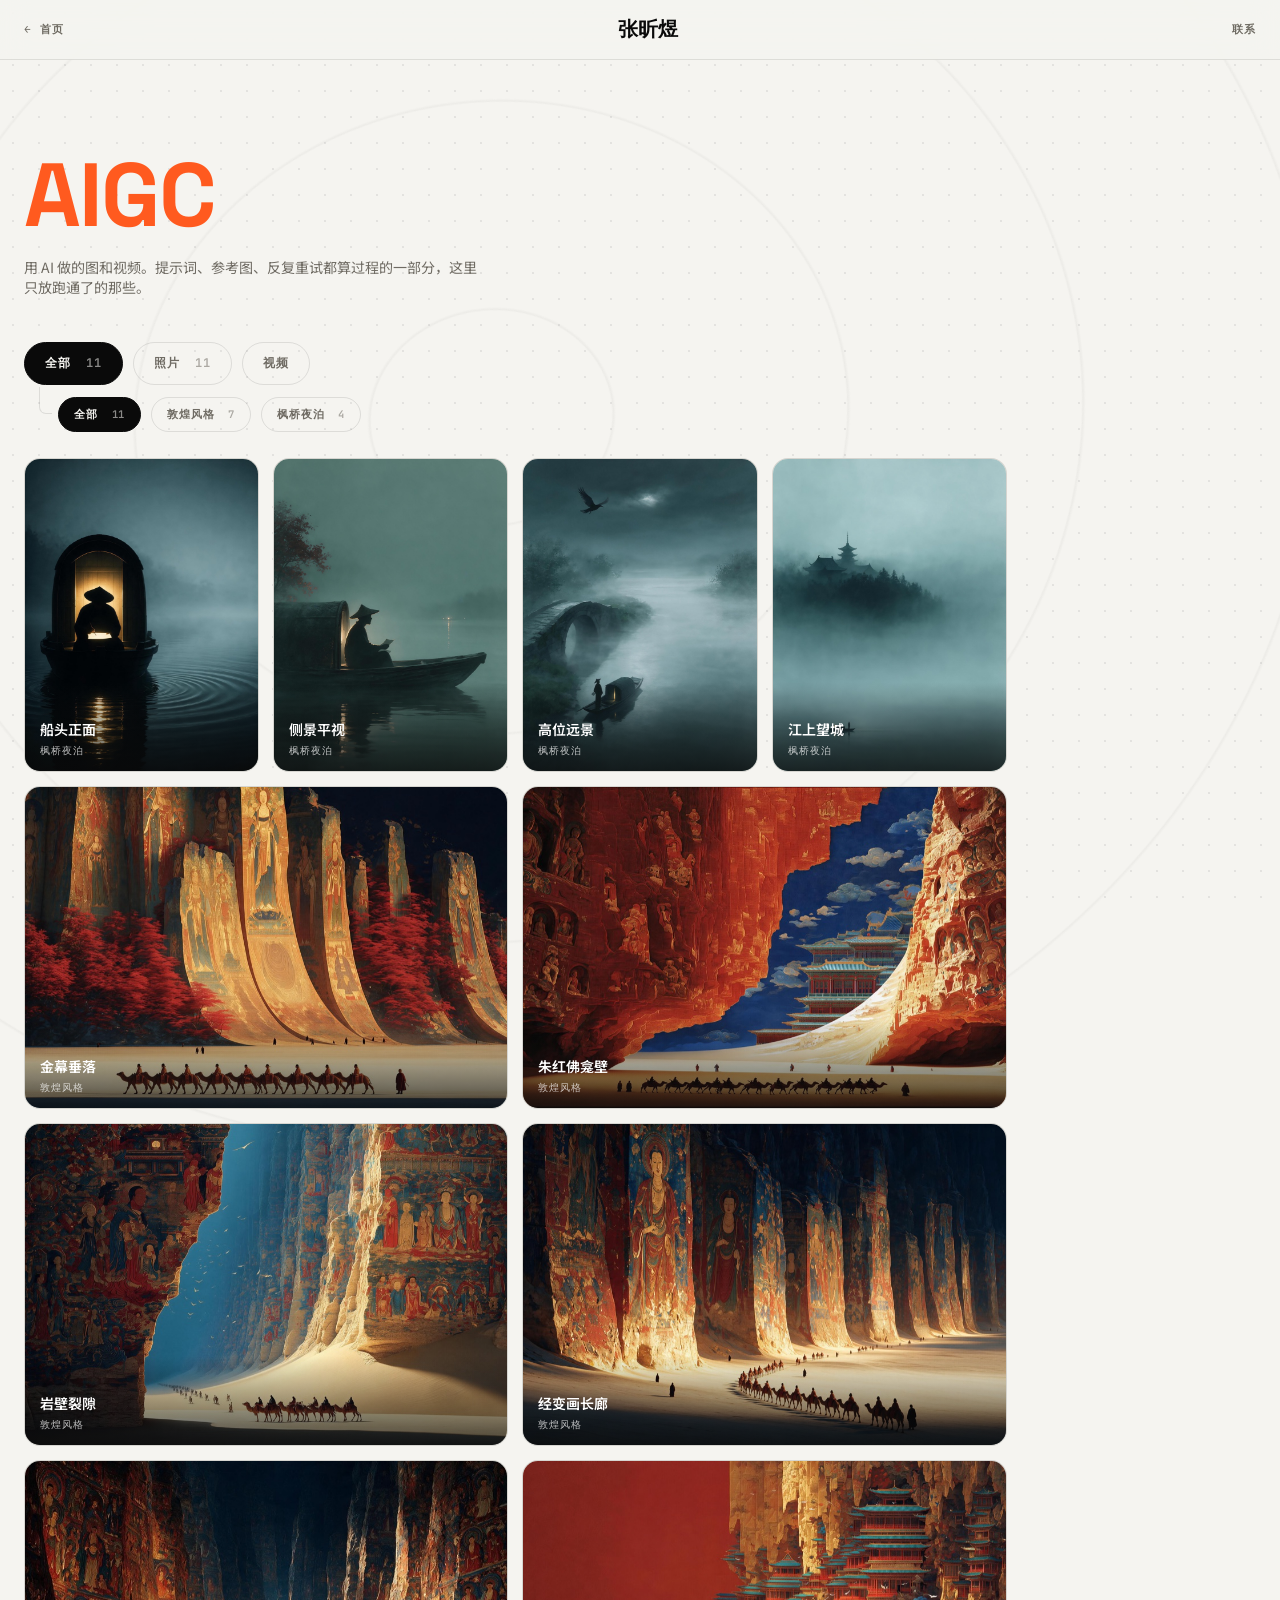
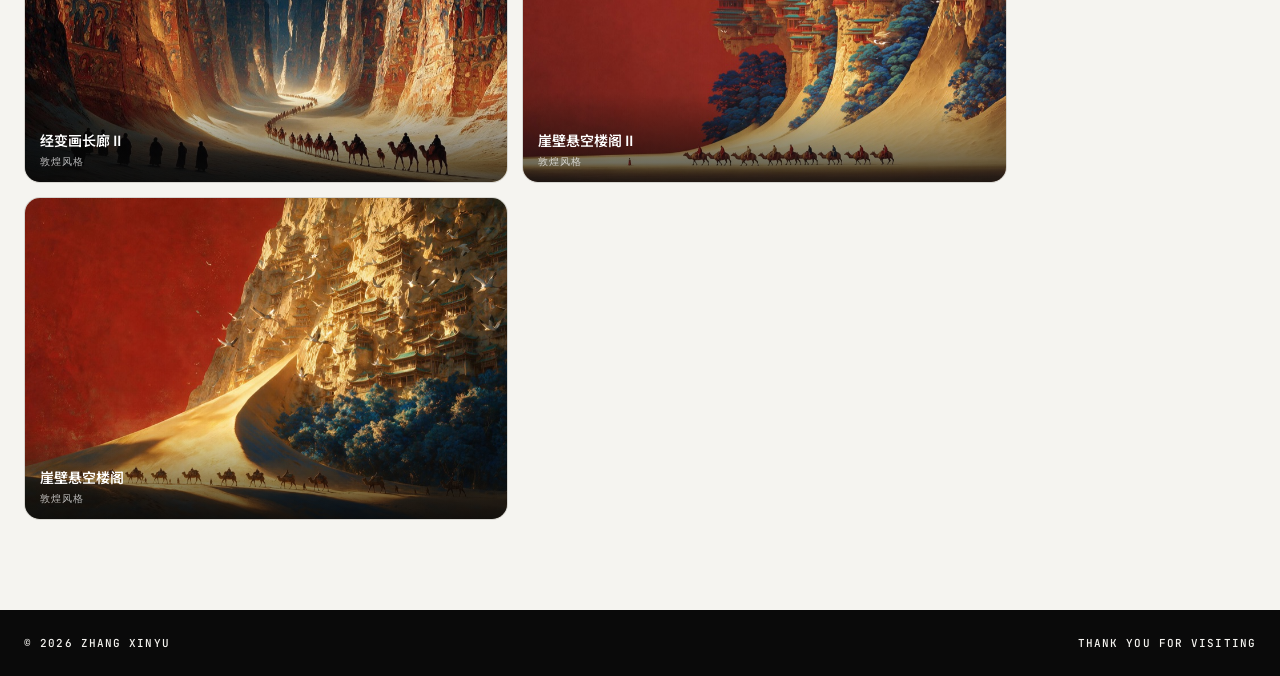
==== aigc.html @ 0b4831b1 "上传 11 件 AIGC 作品：敦煌风格 7、枫桥夜泊 4 源图 150MB 的 PNG 压到 14MB 的 JPEG。每件出两份： 原图 2560px / q92 供灯箱，缩略图 1000px / " ====
<!doctype html><html lang="zh-CN"><head><meta charset="UTF-8"><meta name="viewport" content="width=device-width,initial-scale=1"><meta name="description" content="张昕煜的 AIGC 作品：东方美学、敦煌壁画、诗词场景的图像与视频实验"><title>AIGC 作品集 · 张昕煜</title><link rel="canonical" href="https://zhangxinyuzxy.com/aigc.html"><meta property="og:type" content="website"><meta property="og:title" content="AIGC 作品集 · 张昕煜"><meta property="og:description" content="用 AI 做的图与视频，从提示词到成片自己走通一遍。"><meta property="og:url" content="https://zhangxinyuzxy.com/aigc.html"><link rel="preconnect" href="https://fonts.googleapis.com"><link rel="preconnect" href="https://fonts.gstatic.com" crossorigin><link href="https://fonts.googleapis.com/css2?family=Space+Grotesk:wght@400;500;600;700&family=Inter:wght@300;400;500;600;700&family=JetBrains+Mono:wght@400;500;600;700&family=Noto+Sans+SC:wght@300;400;500;700&display=swap" rel="stylesheet"><link rel="stylesheet" href="style.css"></head><body>

<div class="dots" aria-hidden="true"></div>
<div class="contours" aria-hidden="true"></div>

<div class="artbar">
  <a href="index.html">← 首页</a>
  <a class="wordmark" href="index.html">张昕煜</a>
  <a href="index.html#about">联系</a>
</div>

<main class="notes-page aigc-page">
  <header class="head">
    <h2>AIGC</h2>
    <p>用 AI 做的图和视频。提示词、参考图、反复重试都算过程的一部分，这里只放跑通了的那些。</p>
  </header>
  <!-- 两级筛选：一级选格式，二级在该格式内选系列 -->
  <div class="cats cats-l1" id="aigcFormats"></div>
  <div class="cats cats-l2" id="aigcCats"></div>
  <div class="gallery" id="aigcGrid"></div>
  <div class="notes-empty" id="aigcEmpty" hidden><p></p><span>COMING SOON</span></div>
</main>

<!-- 灯箱：原件点开才加载，列表里始终只有缩略图 -->
<div class="lb" id="lightbox" hidden>
  <div class="lb-stage" id="lbMedia"></div>
  <div class="lb-cap" id="lbCap"></div>
  <button class="lb-btn lb-close" type="button" aria-label="关闭">✕</button>
  <button class="lb-btn lb-prev" type="button" aria-label="上一件">‹</button>
  <button class="lb-btn lb-next" type="button" aria-label="下一件">›</button>
</div>

<footer><span>© 2026 ZHANG XINYU</span><span>THANK YOU FOR VISITING</span></footer>
<script src="aigc.js?v=20260818-3"></script><script src="script.js?v=20260818-3"></script></body></html>
---- style.css ----
/* ============================================================
   设计令牌 — 对齐 alaric.it.com 的取值
   --muted 是原站的浅灰，只用于发丝级标签；正文次要文字用
   --muted-ink，否则在 #f5f4f0 上对比度不足 2:1。
   ============================================================ */
:root{
  --bg:#f5f4f0;--ink:#0a0a0a;--accent:#ff5a1f;--muted:#b4b2a9;--surface:#edece6;
  --muted-ink:#6f6b63;--card:#fff;--line:rgba(10,10,10,.1);
  --font-display:"Space Grotesk",system-ui,sans-serif;
  --font-body:Inter,"Noto Sans SC",system-ui,sans-serif;
  --font-mono:"JetBrains Mono",ui-monospace,monospace;
  --font-cn:"PingFang SC","Noto Sans SC",sans-serif;
  --max-w:1440px;--section-py:clamp(6rem,12vh,10rem);
  --gut:max(24px,calc((100% - var(--max-w))/2));
}
*{box-sizing:border-box}
html{background:var(--bg);scroll-behavior:smooth}
body{margin:0;color:var(--ink);background:var(--bg);font-family:var(--font-body);overflow-x:hidden}
a{color:inherit;text-decoration:none}
h1,h2,h3{margin:0;font-family:var(--font-display);font-weight:700;letter-spacing:-.02em}
:focus-visible{outline:2px solid var(--accent);outline-offset:3px;border-radius:4px}
/* 类选择器的 display 会盖过 [hidden] 的默认样式，这里补回来 */
[hidden]{display:none!important}

/* 背景层：点阵 + 等高线 */
.dots,.contours{position:fixed;inset:0;z-index:0;pointer-events:none}
.dots{background-image:radial-gradient(rgba(10,10,10,.14) 1px,transparent 1px);background-size:26px 26px;opacity:.5}
.contours{background:repeating-radial-gradient(ellipse 62% 78% at 42% 46%,transparent 0 86px,rgba(10,10,10,.045) 87px,transparent 89px 168px);transform:rotate(-7deg) scale(1.4);opacity:.85}

/* ============ 开场遮罩 ============
   橙色面用 mask 挖洞：mask 里白色区域保留橙色、黑色 X 是洞。
   退场时把这个 X 放大到盖满屏幕，橙色就被“撑没”了，露出首屏。 */
.intro{position:fixed;z-index:9999;inset:0;overflow:hidden}
.intro.gone{display:none}
.intro-svg{position:absolute;inset:0;width:100%;height:100%}
.intro-surface{fill:var(--accent)}
.intro-letters text{font:700 168px var(--font-display);letter-spacing:-.03em;fill:var(--bg)}
.intro-letters{animation:introBreathe 2.4s cubic-bezier(.4,0,.2,1) infinite}
.l{transform-box:fill-box;transform-origin:center;transform:translateX(var(--dx))}
.intro-flash{fill:#fff;opacity:0}
#cutX{font:700 168px var(--font-display);transform-box:fill-box;transform-origin:center;transform:scale(0)}
.intro-dots{position:absolute;left:0;right:0;bottom:9%;margin:0;text-align:center;font:600 11px var(--font-mono);letter-spacing:.22em;color:var(--bg);opacity:.8;transition:opacity .3s}
.intro-dots span{display:inline-block;animation:introDot 1.1s ease-in-out infinite}
.intro-dots span:nth-child(2){animation-delay:.14s}
.intro-dots span:nth-child(3){animation-delay:.28s}

.intro.exit .intro-letters{animation:none}
.intro.exit .l{animation:introMerge 1.05s cubic-bezier(.7,0,.2,1) forwards}
.intro.exit .intro-flash{animation:introFlash .42s ease-out .84s forwards}
.intro.exit #cutX{animation:introCut .95s cubic-bezier(.18,1,.3,1) 1.02s forwards}
/* X 的四个夹角撑不满矩形，最后让底面一起淡出收尾 */
.intro.exit .intro-surface{animation:introHandoff .48s ease-out 1.5s forwards}
.intro.exit .intro-dots{opacity:0}

@keyframes introBreathe{50%{transform:scale(1.03)}}
@keyframes introDot{45%{transform:translateY(-5px)}}
/* 五个字母收拢到中心，靠 goo 滤镜黏成一团，再交给镂空的 X */
@keyframes introMerge{
  0%{transform:translateX(var(--dx)) scale(1)}
  46%{transform:translateX(0) scale(1.08)}
  64%{transform:translateX(0) scale(.86);opacity:1}
  76%,100%{transform:translateX(0) scale(.86);opacity:0}
}
@keyframes introFlash{0%{r:1;opacity:.85}100%{r:820;opacity:0}}
@keyframes introCut{0%{transform:scale(0)}100%{transform:scale(52)}}
@keyframes introHandoff{to{opacity:0}}

/* 顶栏 */
.topbar{position:fixed;z-index:100;left:0;right:0;top:0;padding:20px var(--gut);display:flex;justify-content:space-between;align-items:center;transition:padding .3s}
.topbar::before{content:"";position:absolute;inset:0;background:rgba(245,244,240,.72);-webkit-backdrop-filter:blur(14px);backdrop-filter:blur(14px);border-bottom:1px solid var(--line);opacity:0;transition:opacity .3s;pointer-events:none}
.topbar.scrolled::before{opacity:1}
.topbar.scrolled{padding-top:13px;padding-bottom:13px}
.topbar>*{position:relative;z-index:1}
.wordmark{font:700 clamp(18px,1.7vw,24px)/1 var(--font-cn);letter-spacing:.02em}
.topbar-right{display:flex;align-items:center;gap:22px}
.topbar-link{position:relative;padding:6px 0;font:600 12px var(--font-mono);letter-spacing:.1em;color:var(--muted-ink);transition:color .2s}
.topbar-link::after{content:"";position:absolute;left:0;right:0;bottom:0;height:2px;background:var(--accent);transform:scaleX(0);transform-origin:left;transition:transform .25s}
.topbar-link:hover{color:var(--ink)}
.topbar-link:hover::after{transform:scaleX(1)}
.lang{display:inline-flex;align-items:center;gap:12px;border:1px solid var(--line);border-radius:99px;padding:11px 20px;background:rgba(255,255,255,.55);font:600 12px var(--font-mono);letter-spacing:.14em;color:var(--ink);cursor:pointer;transition:.25s}
.lang i{font-style:normal;color:var(--accent)}
.lang:hover{border-color:var(--accent)}

/* 右侧滚动进度刻度尺 */
.rail{position:fixed;z-index:90;right:12px;top:50%;transform:translateY(-50%);display:flex;flex-direction:column;gap:6px;pointer-events:none}
.rail i{display:block;width:12px;height:1px;background:rgba(10,10,10,.2);transition:background .25s,width .25s}
.rail i.on{background:var(--accent);width:22px}

/* ============ 首屏：3 屏滚动 ============ */
.hero{position:relative;z-index:1}
.hero-track{height:300vh}
.hero-stage{position:sticky;top:0;height:100vh;overflow:hidden;display:grid;place-items:center}
/* 巨大字母压在影像上，用 multiply 让人物的暗部透出来，
   模拟原站「字母穿过人物背后」的层次 */
.hero-word{position:absolute;z-index:5;top:50%;left:50%;transform:translate(-50%,-50%);font:900 26vw/.82 var(--font-cn);letter-spacing:.02em;color:var(--accent);white-space:nowrap;mix-blend-mode:multiply;will-change:opacity,transform}
.mq{position:absolute;left:0;right:0;overflow:hidden;opacity:0;will-change:opacity,transform}
.mq-a{top:34%}
.mq-b{top:48%}
.mq-inner{display:flex;width:max-content;font:700 clamp(48px,9vw,132px)/1 var(--font-display);letter-spacing:-.03em;white-space:nowrap}
.mq-a .mq-inner{color:var(--ink);animation:slide 26s linear infinite}
.mq-b .mq-inner{color:var(--accent);animation:slide 34s linear infinite reverse}
.hero-media{position:absolute;z-index:4;overflow:hidden;background:var(--surface);will-change:width,height,border-radius}
.hero-media video{position:absolute;inset:0;width:100%;height:100%;object-fit:cover;object-position:center 22%}
.hero-media video+video{opacity:0}
.sign{position:absolute;z-index:7;width:min(88vw,1020px);height:auto;pointer-events:none;overflow:visible}
.sign path{stroke-dasharray:var(--len,2000);stroke-dashoffset:var(--len,2000)}
.hero-corner{position:absolute;z-index:6;will-change:opacity}
/* 名字 + slogan 主文案块：slogan 是首屏最大的可读文字 */
.hero-lead{left:var(--gut);bottom:20%;max-width:min(46ch,46vw);text-shadow:0 1px 26px rgba(245,244,240,.95),0 1px 6px rgba(245,244,240,.9)}
.hero-name{display:flex;align-items:baseline;gap:14px;margin:0 0 16px}
.hero-name b{font-family:var(--font-cn);font-weight:700;font-size:clamp(20px,2vw,30px);letter-spacing:.04em}
.hero-name i{font-style:normal;font:600 11px var(--font-mono);letter-spacing:.18em;color:var(--accent)}
.slogan{margin:0;font-family:var(--font-cn);font-weight:700;font-size:clamp(26px,3.6vw,56px);line-height:1.2;letter-spacing:-.01em}
.hero-sub{margin:20px 0 0;font-family:var(--font-cn);font-size:clamp(14px,1.25vw,18px);line-height:1.8;color:#3a382f;max-width:34ch}
.hero-role{left:var(--gut);bottom:8%}
.hero-role span{display:block;font:500 11px var(--font-mono);letter-spacing:.16em;color:var(--muted-ink);margin-bottom:8px}
.hero-role strong{font:600 clamp(16px,1.5vw,22px) var(--font-body)}

/* ============ 通用板块外壳：一屏一事 ============ */
.panel{position:relative;z-index:1;min-height:100vh;display:grid;place-items:center;padding:var(--section-py) 0;border-top:1px solid var(--line);background:var(--bg)}
.panel-in{width:100%;max-width:var(--max-w);padding:0 var(--gut);margin:0 auto}
.head{text-align:center;margin-bottom:clamp(34px,5vh,64px)}
.head h2{font-size:clamp(38px,7vw,96px);line-height:1.02;color:var(--accent)}
.head p{margin:16px auto 0;max-width:58ch;font-family:var(--font-cn);font-size:clamp(13px,1.1vw,15px);color:var(--muted-ink)}

/* ============ START HERE：三个固定角色槽位 ============ */
.picks{display:grid;grid-template-columns:repeat(auto-fit,minmax(280px,1fr));gap:16px}
.pick{position:relative;display:flex;flex-direction:column;min-height:240px;padding:28px;background:var(--card);border:1px solid var(--line);border-radius:18px;transition:transform .25s,border-color .25s,box-shadow .25s}
.pick::before{content:"";position:absolute;left:28px;right:28px;top:0;height:3px;background:var(--accent);border-radius:0 0 3px 3px}
a.pick:hover{transform:translateY(-4px);border-color:var(--accent);box-shadow:0 18px 44px rgba(10,10,10,.07)}
.pick small{font:600 11px var(--font-mono);letter-spacing:.1em;color:var(--accent)}
.pick h3{margin:auto 0 10px;font-size:21px;font-family:var(--font-cn);font-weight:600;line-height:1.45}
.pick p{margin:0;font-family:var(--font-cn);font-size:13.5px;line-height:1.75;color:var(--muted-ink)}
.pick em{margin-top:18px;font:500 11px var(--font-mono);font-style:normal;letter-spacing:.06em;color:var(--muted-ink)}
/* 空槽位：虚线，保留角色标签，写好后直接换成 a.pick */
.pick.empty{background:transparent;border-style:dashed;border-color:rgba(10,10,10,.18)}
.pick.empty::before{display:none}
.pick.empty small{color:var(--muted-ink)}
.pick.empty .slot{margin:auto 0 0;font-family:var(--font-cn);font-size:15px;color:var(--muted-ink)}
.pick.empty .slot b{display:block;margin-bottom:8px;font-weight:600;color:#3a382f}

/* ============ NOTES 分类筛选 ============ */
.cats{display:flex;flex-wrap:wrap;gap:10px;margin:0 0 8px}
.cats button{padding:11px 18px;border:1px solid var(--line);border-radius:99px;background:transparent;font:600 11px var(--font-mono);letter-spacing:.08em;color:var(--muted-ink);cursor:pointer;transition:.2s}
.cats button:hover{border-color:var(--accent);color:var(--accent)}
.cats button.on{background:var(--ink);border-color:var(--ink);color:var(--bg)}
.cats button i{font-style:normal;opacity:.55;margin-left:7px}
/* 两级筛选：一级是格式，二级是该格式下的系列。
   二级缩进 + 一个折角，让人一眼看出它挂在上面那一行底下，
   不是并排的第四第五个选项。 */
.cats-l1{margin-bottom:0}
.cats-l1 button{font-size:12px;padding:12px 20px}
.cats-l2{position:relative;margin:12px 0 0;padding-left:34px}
.cats-l2::before{content:"";position:absolute;left:15px;top:-10px;width:12px;height:26px;border-left:1px solid var(--line);border-bottom:1px solid var(--line);border-bottom-left-radius:7px}
.cats-l2 button{padding:9px 15px;font-size:10.5px}

/* ============ AI 工作流：流程带 ============ */
.flowline{list-style:none;display:grid;grid-template-columns:repeat(auto-fit,minmax(150px,1fr));gap:12px;margin:0 0 30px;padding:0}
.flowline li{position:relative;padding:20px 18px;background:var(--card);border:1px solid var(--line);border-radius:14px}
.flowline li::after{content:"→";position:absolute;right:-11px;top:50%;transform:translateY(-50%);z-index:2;font:600 14px var(--font-mono);color:var(--accent)}
.flowline li:last-child::after{content:""}
.flowline b{font:600 10px var(--font-mono);letter-spacing:.1em;color:var(--accent)}
.flowline h4{margin:9px 0 6px;font-family:var(--font-cn);font-size:15px;font-weight:600}
.flowline span{font:500 10px var(--font-mono);letter-spacing:.04em;color:var(--muted-ink)}

/* ============ ABOUT & CONNECT：接口说明 ============ */
.about-split{display:grid;grid-template-columns:1fr 1fr;gap:clamp(36px,6vw,92px);align-items:start}
.iface{display:grid;gap:26px}
.iface section h4{margin:0 0 12px;font:600 11px var(--font-mono);letter-spacing:.12em;color:var(--accent)}
.iface ul{margin:0;padding-left:18px;font-family:var(--font-cn);font-size:15px;line-height:1.85;color:#3a382f}
.iface li{margin:0 0 7px}
.iface .say{margin:0;font-family:var(--font-cn);font-size:clamp(18px,2.2vw,28px);line-height:1.45;font-weight:600}

/* ============ 项目：堆叠卡组 ============ */
.deck{position:relative;height:clamp(330px,46vh,430px);max-width:860px;margin:0 auto;cursor:pointer}
.deck article{position:absolute;inset:0;margin:0;padding:clamp(28px,3vw,44px);background:var(--card);border:1px solid var(--line);border-radius:24px;display:flex;flex-direction:column;box-shadow:0 26px 64px rgba(10,10,10,.07);transition:transform .5s cubic-bezier(.22,.61,.36,1),opacity .5s;will-change:transform,opacity}
.deck small{font:600 11px var(--font-mono);letter-spacing:.14em;color:var(--accent)}
.deck h3{margin:14px 0 18px;font-size:clamp(26px,3.4vw,44px);font-family:var(--font-cn)}
.deck p{margin:0;max-width:60ch;font-family:var(--font-cn);font-size:clamp(14px,1.1vw,16px);line-height:1.85;color:var(--muted-ink)}
.deck em{margin-top:auto;font:500 11px var(--font-mono);font-style:normal;letter-spacing:.08em;color:var(--muted-ink)}
.deck-tag,.deck-link{position:absolute;right:clamp(28px,3vw,44px);bottom:clamp(28px,3vw,44px);padding:9px 16px;border:1px solid var(--line);border-radius:99px;font:600 11px var(--font-mono);letter-spacing:.06em;color:var(--muted-ink)}
.deck-link{border-color:var(--accent);color:var(--accent);transition:.25s}
.deck-link:hover{background:var(--accent);color:#fff}
.deck-ctl{display:flex;align-items:center;justify-content:center;gap:22px;margin-top:34px}
.deck-nav{width:42px;height:42px;border:1px solid var(--line);border-radius:99px;background:transparent;font:400 20px/1 var(--font-display);color:var(--ink);cursor:pointer;transition:.25s}
.deck-nav:hover{border-color:var(--accent);color:var(--accent)}
.deck-idx{font:600 12px var(--font-mono);letter-spacing:.12em;color:var(--muted-ink)}

/* ============ NOTES：索引列表 ============
   刻意不做成卡片 —— 站内已有三处卡片，列表能形成对比，
   而且篇数变多也不用改结构。摘要和标签都允许缺省。 */
.notes{display:grid;border-top:1px solid var(--line)}
.note{display:grid;grid-template-columns:132px 1fr auto;gap:32px;align-items:baseline;padding:30px 0;border-bottom:1px solid var(--line);transition:padding .3s}
.note time{font:500 12px var(--font-mono);letter-spacing:.08em;color:var(--muted-ink);white-space:nowrap}
.note h3{font-size:clamp(20px,2.1vw,30px);font-family:var(--font-cn);font-weight:600;letter-spacing:0;transition:color .25s}
.note p{margin:10px 0 0;font-family:var(--font-cn);font-size:14px;line-height:1.75;color:var(--muted-ink);max-width:62ch}
.note .tail{display:flex;align-items:center;gap:18px;white-space:nowrap}
.note em{font:500 11px var(--font-mono);font-style:normal;letter-spacing:.08em;color:var(--muted-ink)}
.note i{font-style:normal;font-size:20px;color:var(--accent);opacity:0;transform:translateX(-6px);transition:.25s}
.note:hover{padding-left:16px}
.note:hover h3{color:var(--accent)}
.note:hover i{opacity:1;transform:none}
.notes-more{margin-top:34px;display:inline-flex;align-items:center;gap:10px;padding:13px 22px;border:1px solid var(--line);border-radius:99px;font:600 11px var(--font-mono);letter-spacing:.1em;transition:.25s}
.notes-more:hover{border-color:var(--accent);color:var(--accent)}
.notes-empty{padding:56px 0;text-align:center;border-top:1px solid var(--line);border-bottom:1px solid var(--line)}
.notes-empty p{margin:0;font-family:var(--font-cn);font-size:15px;color:var(--muted-ink)}
.notes-empty span{display:block;margin-top:10px;font:500 11px var(--font-mono);letter-spacing:.12em;color:var(--accent)}

/* ============ 文章页 ============ */
.artbar{position:sticky;top:0;z-index:100;display:flex;justify-content:space-between;align-items:center;padding:16px var(--gut);background:rgba(245,244,240,.82);-webkit-backdrop-filter:blur(14px);backdrop-filter:blur(14px);border-bottom:1px solid var(--line)}
.artbar a{font:600 11px var(--font-mono);letter-spacing:.1em;color:var(--muted-ink);transition:color .2s}
.artbar a:hover{color:var(--accent)}
.artbar .wordmark{font:700 20px var(--font-display);color:var(--ink);letter-spacing:.02em}
.artprog{position:fixed;z-index:101;left:0;top:0;height:2px;width:0;background:var(--accent)}
.post{max-width:760px;margin:0 auto;padding:clamp(48px,8vh,96px) var(--gut) 40px;position:relative;z-index:1}
.post-meta{display:flex;flex-wrap:wrap;gap:10px 18px;font:500 11px var(--font-mono);letter-spacing:.1em;color:var(--muted-ink)}
.post-meta b{color:var(--accent);font-weight:600}
.post h1{margin:22px 0 0;font-size:clamp(30px,4.4vw,54px);line-height:1.18;font-family:var(--font-cn);font-weight:700;letter-spacing:-.01em}
.post h1 .nowrap{white-space:nowrap}
.post-lead{margin:26px 0 0;font-family:var(--font-cn);font-size:clamp(16px,1.4vw,19px);line-height:1.85;color:#3a382f}
.post-rule{margin:44px 0;height:1px;background:var(--line)}
.post-body{font-family:var(--font-cn);font-size:17px;line-height:1.95;color:#25231f}
.post-body p{margin:0 0 26px}
.post-body h2{margin:52px 0 18px;padding-left:16px;position:relative;font-size:24px;font-family:var(--font-cn);font-weight:700}
.post-body h2::before{content:"";position:absolute;left:0;top:.28em;bottom:.28em;width:3px;background:var(--accent)}
.post-body h3{margin:38px 0 14px;font-size:18px;font-family:var(--font-cn);font-weight:700;color:#25231f}
.post-body blockquote{margin:34px 0;padding:4px 0 4px 22px;border-left:2px solid var(--accent);font-size:18px;line-height:1.85;color:#3a382f}
.post-body ul,.post-body ol{margin:0 0 26px;padding-left:20px}
.post-body li{margin:0 0 10px}
.post-body a{color:var(--accent);text-decoration:underline;text-underline-offset:3px}
.post-body code{font:500 14px var(--font-mono);background:var(--surface);padding:2px 6px;border-radius:5px}
.post-body figure{margin:36px 0}
.post-body img{display:block;width:100%;height:auto;border:1px solid var(--line);border-radius:16px}
.post-body figcaption{margin-top:12px;text-align:center;font:500 12px var(--font-mono);letter-spacing:.06em;color:var(--muted-ink)}
.post-tags{display:flex;flex-wrap:wrap;gap:10px;margin:44px 0 0}
.post-tags span{padding:9px 16px;border:1px solid var(--line);border-radius:99px;font:500 11px var(--font-mono);letter-spacing:.06em;color:var(--muted-ink)}
.post-nav{position:relative;z-index:1;max-width:760px;margin:0 auto;padding:0 var(--gut) clamp(60px,10vh,120px);display:grid;grid-template-columns:1fr 1fr;gap:14px}
.post-nav a{padding:26px;border:1px solid var(--line);border-radius:18px;background:var(--card);transition:.25s}
.post-nav a:hover{border-color:var(--accent)}
.post-nav small{display:block;font:600 10px var(--font-mono);letter-spacing:.14em;color:var(--muted-ink)}
.post-nav strong{display:block;margin-top:10px;font-family:var(--font-cn);font-size:15px;font-weight:600;line-height:1.6}
.post-nav a:last-child{text-align:right}

/* ============ 全部文章列表页 ============ */
.notes-page{position:relative;z-index:1;max-width:var(--max-w);margin:0 auto;padding:clamp(60px,10vh,120px) var(--gut)}
.notes-page .head{text-align:left}
.notes-page .head p{margin-left:0}

/* ============ 协作者：分组网格 ============ */
.group-label{display:flex;align-items:center;gap:18px;margin:0 0 18px}
.group-label::before,.group-label::after{content:"";flex:1;height:1px;background:var(--line)}
.group-label span{font:600 11px var(--font-mono);letter-spacing:.18em;color:var(--muted-ink)}
/* auto-fit 会把空轨道收掉，3 张和 2 张都能铺满整行，不留空洞 */
.co-grid{display:grid;grid-template-columns:repeat(auto-fit,minmax(240px,1fr));gap:14px;margin-bottom:34px}
.co-grid article{display:flex;flex-direction:column;padding:24px;background:var(--card);border:1px solid var(--line);border-radius:18px;transition:transform .25s,box-shadow .25s,border-color .25s}
.co-grid article:hover{transform:translateY(-4px);border-color:var(--accent);box-shadow:0 18px 44px rgba(10,10,10,.07)}
.co-ic{font-style:normal;font-size:22px;line-height:1;color:var(--ink)}
.co-grid small{position:absolute;opacity:0}
.co-grid h3{margin:22px 0 4px;font-size:20px}
.co-grid b{font-family:var(--font-cn);font-size:12px;font-weight:600;color:var(--muted-ink)}
.co-grid p{margin:12px 0 0;font-family:var(--font-cn);font-size:13px;line-height:1.7;color:var(--muted-ink)}
.co-grid em{margin-top:18px;font:500 10px var(--font-mono);font-style:normal;letter-spacing:.06em;color:var(--muted)}

/* ============ 联系方式清单 ============ */
.contact-list{margin:0}
.contact-list>div{display:flex;justify-content:space-between;align-items:baseline;gap:20px;padding:18px 0;border-bottom:1px solid var(--line)}
.contact-list dt{font:600 11px var(--font-mono);letter-spacing:.14em;color:var(--muted-ink)}
.contact-list dd{margin:0;font:500 14px var(--font-mono);text-align:right}
.contact-list a{transition:color .2s}
.contact-list a:hover{color:var(--accent)}

footer{position:relative;z-index:1;padding:26px var(--gut);background:var(--ink);color:var(--bg);display:flex;justify-content:space-between;font:500 11px var(--font-mono);letter-spacing:.1em}

/* 入场 */
.reveal{opacity:0;transform:translateY(26px);transition:opacity .7s,transform .7s}
.reveal.visible{opacity:1;transform:none}
@keyframes slide{to{transform:translateX(-50%)}}

/* ============ AIGC 作品集 ============
   网格里统一竖版 3/4，横构图的在 aigc.js 里标 wide 占两格 ——
   尺寸不一的图混排会把行高撕得很碎，宁可裁也要保住网格。
   原件只在灯箱里加载，列表始终只有缩略图。 */
.aigc-page .gallery{margin-top:26px}
.gallery{display:grid;grid-template-columns:repeat(auto-fill,minmax(220px,1fr));gap:14px}
.shot{position:relative;display:block;padding:0;aspect-ratio:3/4;border:1px solid var(--line);border-radius:16px;overflow:hidden;background:var(--surface);cursor:pointer;transition:transform .3s,border-color .3s,box-shadow .3s}
.shot.wide{grid-column:span 2;aspect-ratio:3/2}
.shot img{width:100%;height:100%;display:block;object-fit:cover;transition:transform .5s}
.shot:hover{transform:translateY(-4px);border-color:var(--accent);box-shadow:0 18px 44px rgba(10,10,10,.1)}
.shot:hover img{transform:scale(1.04)}
.shot-meta{position:absolute;left:0;right:0;bottom:0;display:flex;flex-direction:column;gap:4px;padding:38px 15px 13px;text-align:left;color:#fff;background:linear-gradient(transparent,rgba(10,10,10,.74))}
.shot-meta b{font-family:var(--font-cn);font-size:14px;font-weight:600;line-height:1.4}
.shot-meta em{font:500 10px var(--font-mono);font-style:normal;letter-spacing:.1em;opacity:.72}
.shot-play{position:absolute;top:12px;right:12px;display:grid;place-items:center;width:30px;height:30px;border-radius:99px;background:rgba(10,10,10,.55);color:#fff;font:400 10px/1 var(--font-mono);font-style:normal;-webkit-backdrop-filter:blur(4px);backdrop-filter:blur(4px)}

/* ============ 灯箱 ============ */
body.lb-open{overflow:hidden}
.lb{position:fixed;inset:0;z-index:200;display:grid;grid-template-columns:minmax(0,1fr) minmax(272px,32%);background:rgba(8,8,8,.94);-webkit-backdrop-filter:blur(6px);backdrop-filter:blur(6px)}
.lb-stage{grid-column:1;grid-row:1;display:grid;place-items:center;min-width:0;min-height:0;padding:clamp(20px,4vw,56px)}
.lb-stage img,.lb-stage video{max-width:100%;max-height:86vh;display:block;border-radius:10px;background:#111}
.lb-cap{grid-column:2;grid-row:1;align-self:center;padding:clamp(24px,3vw,46px);color:#f5f4f0;border-left:1px solid rgba(245,244,240,.14)}
.lb-idx{display:block;margin-bottom:18px;font:600 11px var(--font-mono);letter-spacing:.14em;color:var(--accent)}
.lb-cap h3{font-family:var(--font-cn);font-size:clamp(20px,2vw,27px);font-weight:600;letter-spacing:0}
.lb-cap em{display:block;margin-top:10px;font:500 11px var(--font-mono);font-style:normal;letter-spacing:.08em;color:rgba(245,244,240,.5)}
.lb-cap p{margin:18px 0 0;font-family:var(--font-cn);font-size:14px;line-height:1.8;color:rgba(245,244,240,.76)}
.lb-cap details{margin-top:22px;border-top:1px solid rgba(245,244,240,.14);padding-top:16px}
.lb-cap summary{font:600 11px var(--font-mono);letter-spacing:.14em;color:var(--accent);cursor:pointer}
.lb-cap details p{font-size:13px;color:rgba(245,244,240,.62)}
.lb-btn{display:grid;place-items:center;width:44px;height:44px;z-index:2;border:1px solid rgba(245,244,240,.22);border-radius:99px;background:rgba(8,8,8,.5);color:#f5f4f0;font:400 20px/1 var(--font-display);cursor:pointer;transition:.25s}
.lb-btn:hover{border-color:var(--accent);color:var(--accent)}
.lb-close{position:absolute;top:22px;right:22px;font-size:15px}
/* 翻页键压在图片那一栏里，跟着栅格走 —— 说明栏宽度是弹性的，
   写死百分比在窄一点的桌面窗口上会飘到图上面 */
.lb-prev,.lb-next{grid-column:1;grid-row:1;align-self:center;margin:0 14px}
.lb-prev{justify-self:start}
.lb-next{justify-self:end}

/* ============ 响应式 ============ */
@media(max-width:900px){
  .about-split{grid-template-columns:1fr;gap:34px}
  .co-grid{grid-template-columns:repeat(2,1fr)}
  .contact-list{margin-top:8px}
  /* 窄屏放不下「图 + 说明」两栏，说明整段落到图下面。
     翻页键改成钉在屏幕底部浮着，说明栏留出 84px 底部空档别被压住 */
  .lb{grid-template-columns:1fr;grid-template-rows:auto auto;align-content:start;overflow-y:auto}
  .lb-stage{grid-column:1;grid-row:1;padding:64px 18px 14px}
  .lb-stage img,.lb-stage video{max-height:64vh}
  .lb-cap{grid-column:1;grid-row:2;align-self:start;border-left:0;border-top:1px solid rgba(245,244,240,.14);padding:22px 18px 84px}
  .lb-close{position:fixed}
  .lb-prev,.lb-next{position:fixed;grid-column:auto;grid-row:auto;bottom:16px;margin:0;background:rgba(8,8,8,.85)}
  .lb-prev{left:18px}
  .lb-next{right:18px}
}
@media(max-width:640px){
  :root{--gut:18px}
  .rail{display:none}
  .cats-l2{padding-left:24px}
  .cats-l2::before{left:8px}
  .topbar{padding:14px 18px}
  .lang{padding:9px 14px;font-size:11px;gap:8px}
  .hero-track{height:260vh}
  .hero-word{font-size:40vw}
  .mq-inner{font-size:clamp(38px,13vw,64px)}
  /* 窄屏放不下「名字块 + ROLE」两组，ROLE 收起，名字块落到底部 */
  .hero-role{display:none}
  .hero-lead{bottom:7%;left:18px;right:18px;max-width:none}
  .slogan{font-size:clamp(24px,7vw,34px)}
  .hero-sub{font-size:14px;max-width:none}
  .flowline li::after{content:""}
  .co-grid{grid-template-columns:1fr}
  .deck p{font-size:13.5px}
  .deck-tag,.deck-link{position:static;align-self:flex-start;margin-top:16px}
  .contact-list dd{font-size:12.5px}
  .gallery{grid-template-columns:repeat(2,1fr);gap:10px}
  .shot.wide{grid-column:span 2;aspect-ratio:16/10}
  .note{grid-template-columns:1fr;gap:8px;padding:24px 0}
  .note .tail{margin-top:12px}
  .note i{opacity:1;transform:none}
  .post-body{font-size:16px;line-height:1.9}
  .post-nav{grid-template-columns:1fr}
  .post-nav a:last-child{text-align:left}
  footer span:last-child{display:none}
}
@media(prefers-reduced-motion:reduce){
  *{animation:none!important;scroll-behavior:auto!important;transition-duration:.01ms!important}
  .intro{display:none}
  .reveal{opacity:1;transform:none}
  .hero-track{height:100vh}
  .sign path{stroke-dashoffset:0}
}
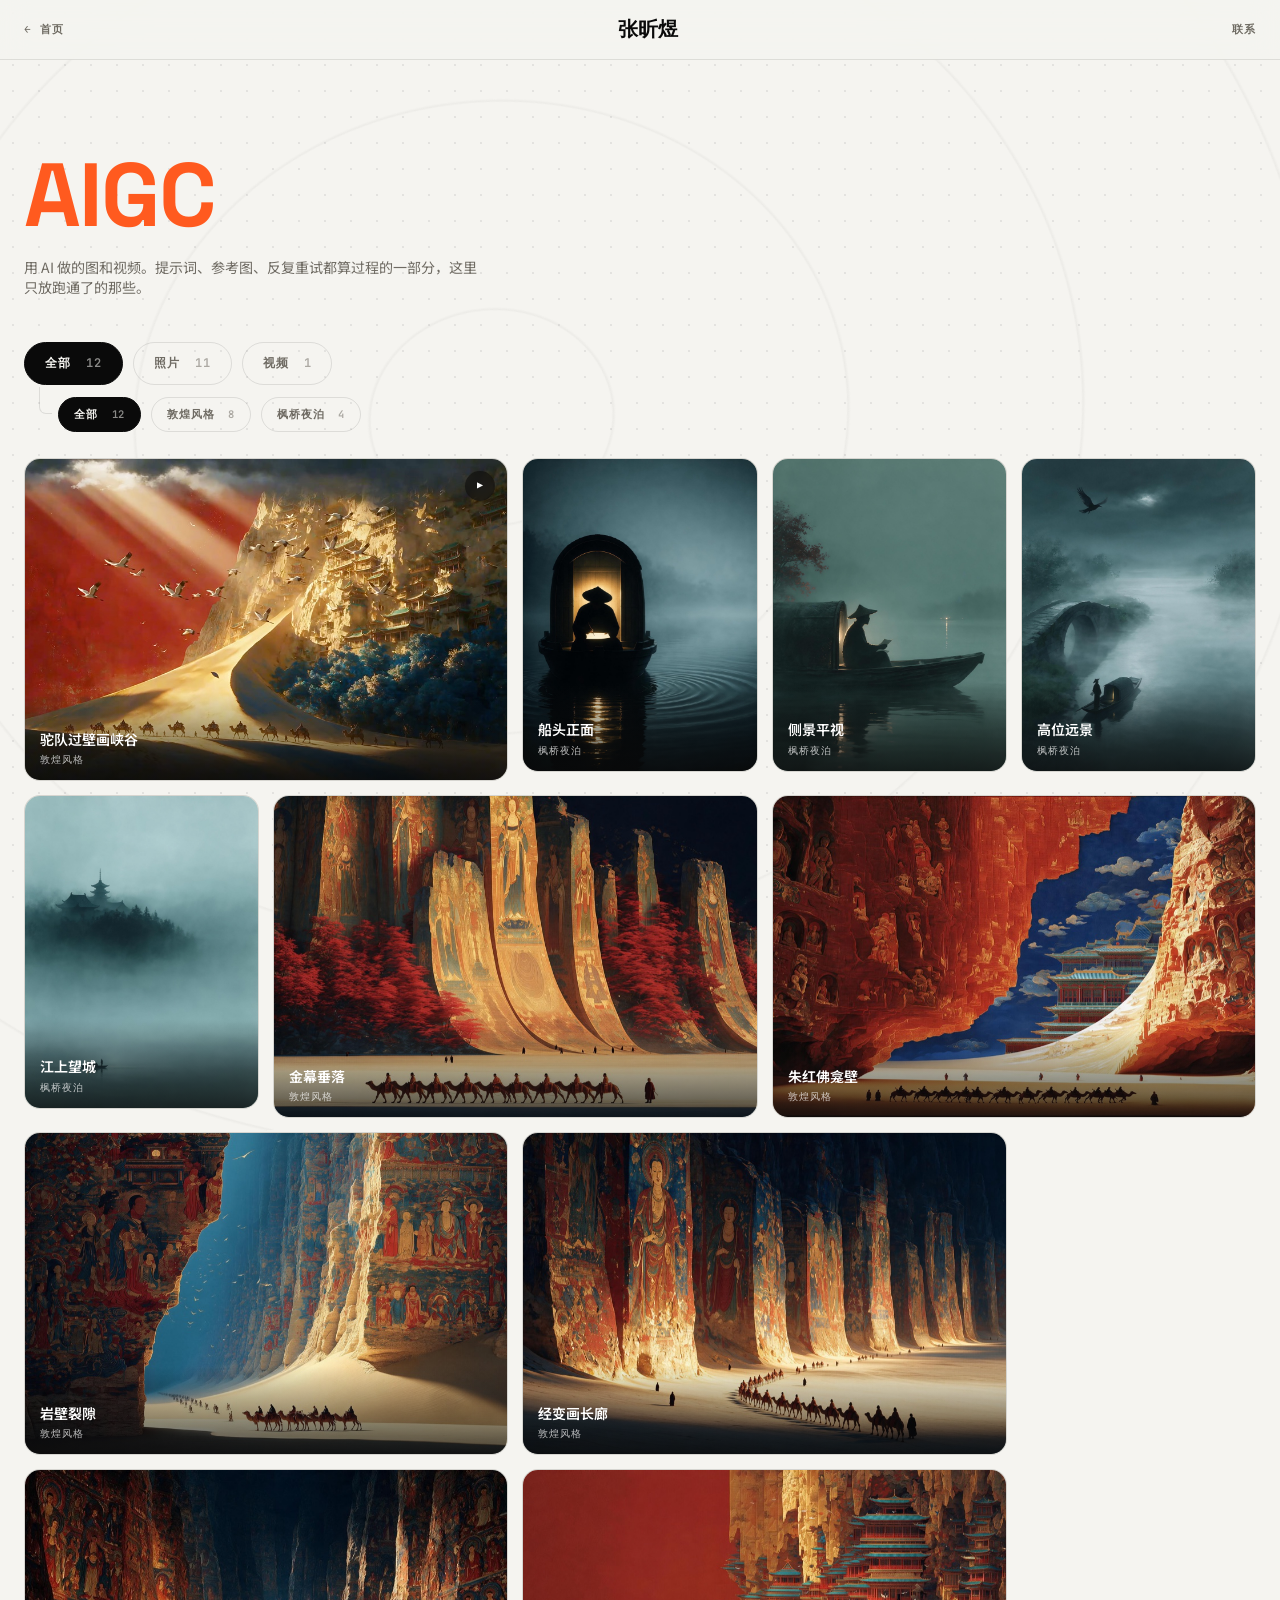
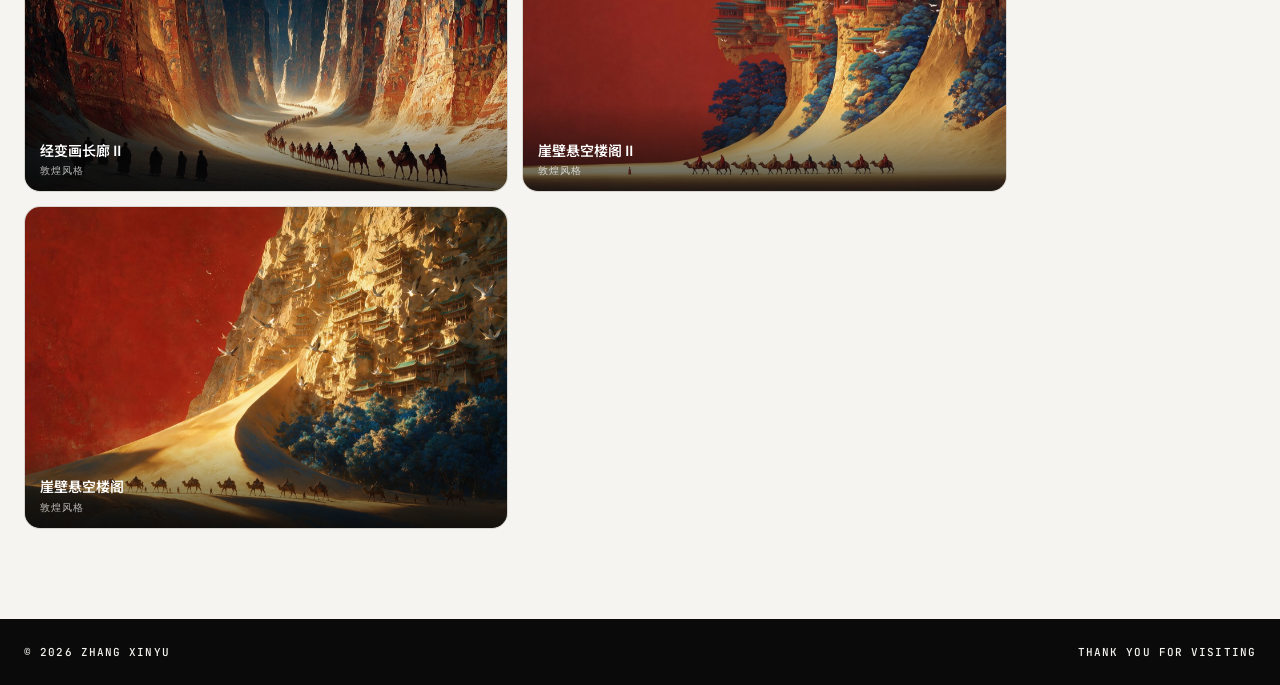
==== commit 3c9cc308: "新增敦煌成片：驼队过壁画峡谷 175MB 的 4K HEVC 源压到 20.7MB：1080p / H.264 / 4000kbps。 avconvert 的预设码率写死，最低也要 37MB，所以用 " ====
--- a/aigc.html
+++ b/aigc.html
@@ -31,4 +31,4 @@
 </div>
 
 <footer><span>© 2026 ZHANG XINYU</span><span>THANK YOU FOR VISITING</span></footer>
-<script src="aigc.js?v=20260818-3"></script><script src="script.js?v=20260818-3"></script></body></html>
+<script src="aigc.js?v=20260818-4"></script><script src="script.js?v=20260818-4"></script></body></html>
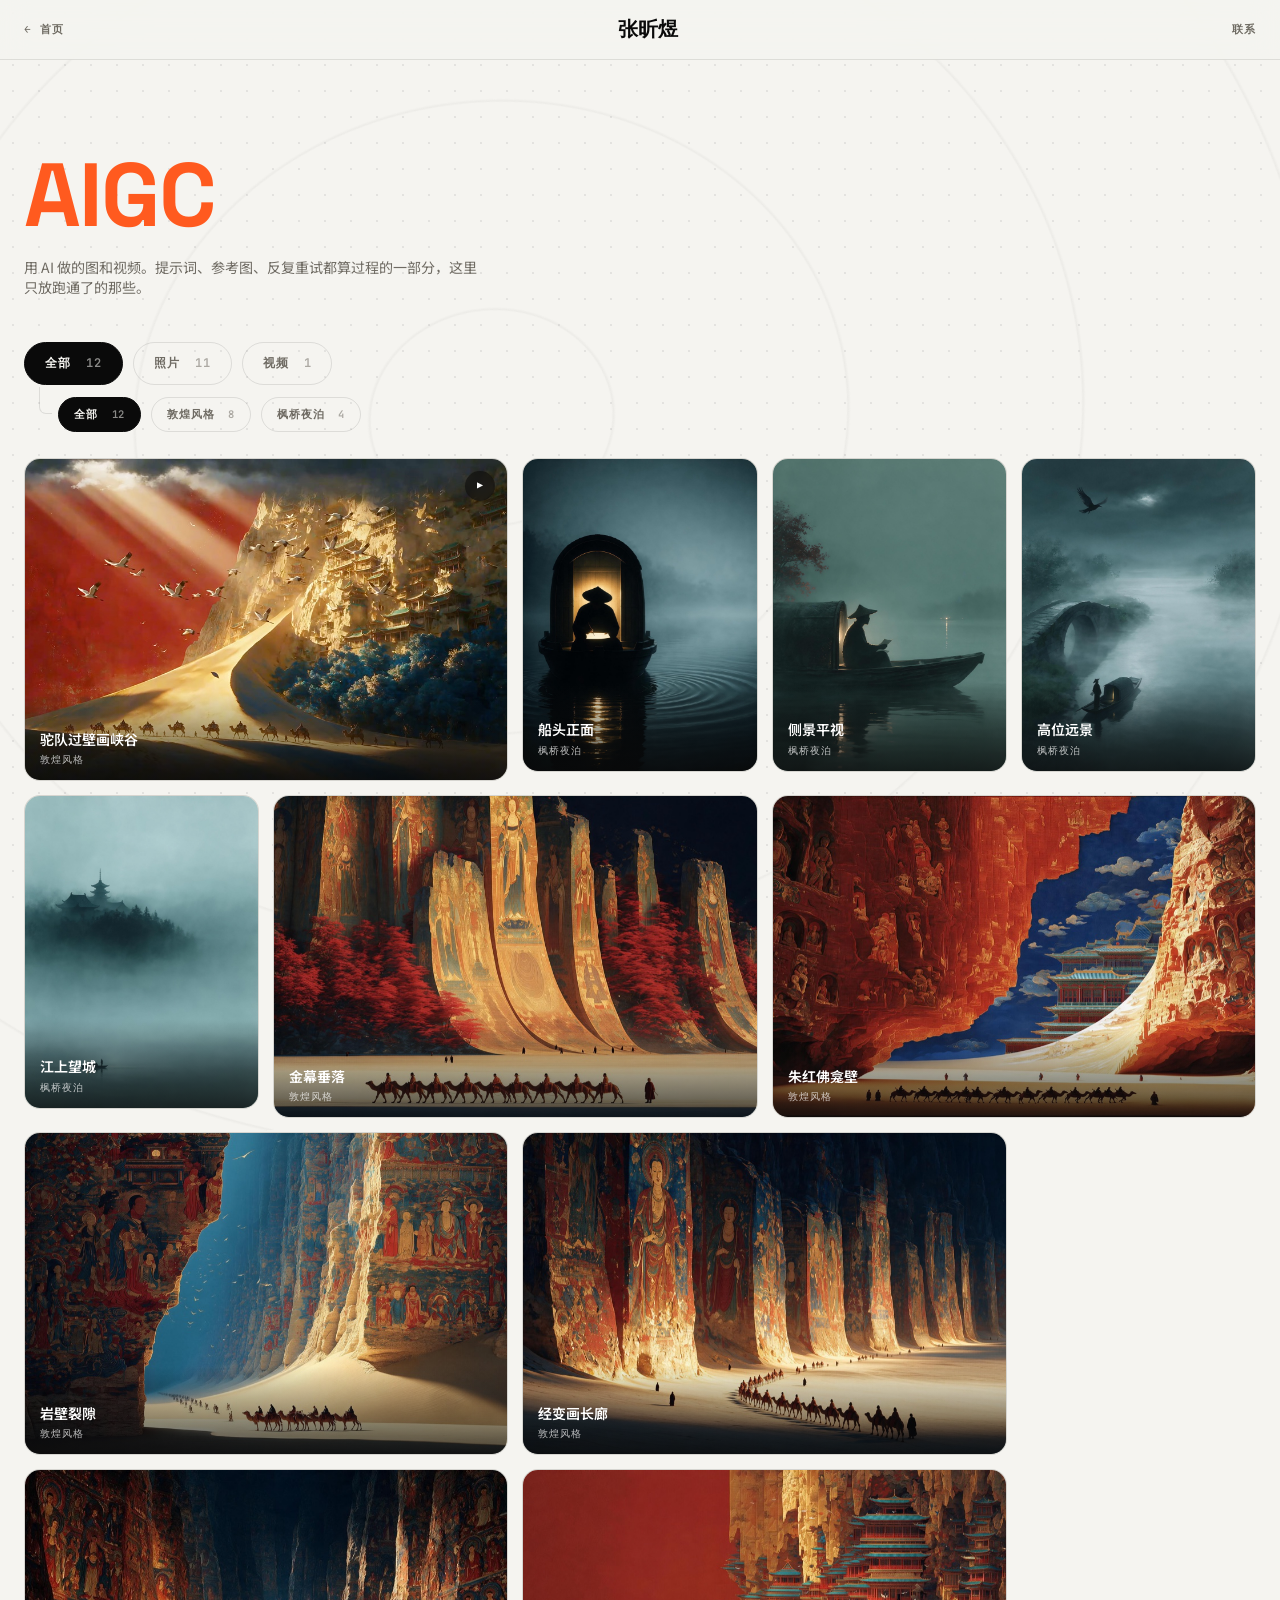
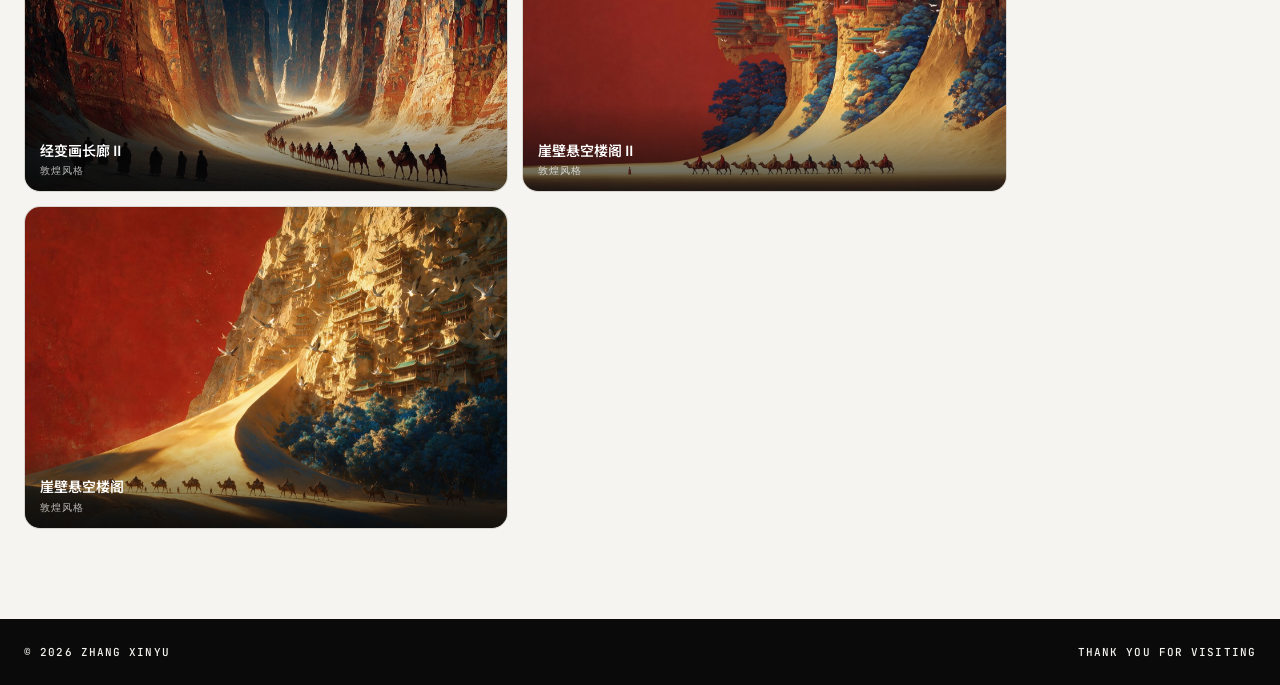
==== commit fb12fe74: "协作者卡换成真实品牌标识 原本五个位置用的是 Unicode 符号（✳ ◉ ✦ ⌘ ◈），跟品牌没关系—— ⌘ 是 macOS Command 键，跟 VS Code 无关。换成内联 SVG 的官方标" ====
--- a/aigc.html
+++ b/aigc.html
@@ -1,4 +1,4 @@
-<!doctype html><html lang="zh-CN"><head><meta charset="UTF-8"><meta name="viewport" content="width=device-width,initial-scale=1"><meta name="description" content="张昕煜的 AIGC 作品：东方美学、敦煌壁画、诗词场景的图像与视频实验"><title>AIGC 作品集 · 张昕煜</title><link rel="canonical" href="https://zhangxinyuzxy.com/aigc.html"><meta property="og:type" content="website"><meta property="og:title" content="AIGC 作品集 · 张昕煜"><meta property="og:description" content="用 AI 做的图与视频，从提示词到成片自己走通一遍。"><meta property="og:url" content="https://zhangxinyuzxy.com/aigc.html"><link rel="preconnect" href="https://fonts.googleapis.com"><link rel="preconnect" href="https://fonts.gstatic.com" crossorigin><link href="https://fonts.googleapis.com/css2?family=Space+Grotesk:wght@400;500;600;700&family=Inter:wght@300;400;500;600;700&family=JetBrains+Mono:wght@400;500;600;700&family=Noto+Sans+SC:wght@300;400;500;700&display=swap" rel="stylesheet"><link rel="stylesheet" href="style.css"></head><body>
+<!doctype html><html lang="zh-CN"><head><meta charset="UTF-8"><meta name="viewport" content="width=device-width,initial-scale=1"><meta name="description" content="张昕煜的 AIGC 作品：东方美学、敦煌壁画、诗词场景的图像与视频实验"><title>AIGC 作品集 · 张昕煜</title><link rel="canonical" href="https://zhangxinyuzxy.com/aigc.html"><meta property="og:type" content="website"><meta property="og:title" content="AIGC 作品集 · 张昕煜"><meta property="og:description" content="用 AI 做的图与视频，从提示词到成片自己走通一遍。"><meta property="og:url" content="https://zhangxinyuzxy.com/aigc.html"><link rel="preconnect" href="https://fonts.googleapis.com"><link rel="preconnect" href="https://fonts.gstatic.com" crossorigin><link href="https://fonts.googleapis.com/css2?family=Space+Grotesk:wght@400;500;600;700&family=Inter:wght@300;400;500;600;700&family=JetBrains+Mono:wght@400;500;600;700&family=Noto+Sans+SC:wght@300;400;500;700&display=swap" rel="stylesheet"><link rel="stylesheet" href="style.css?v=20260824-2"></head><body>
 
 <div class="dots" aria-hidden="true"></div>
 <div class="contours" aria-hidden="true"></div>
@@ -31,4 +31,4 @@
 </div>
 
 <footer><span>© 2026 ZHANG XINYU</span><span>THANK YOU FOR VISITING</span></footer>
-<script src="aigc.js?v=20260818-4"></script><script src="script.js?v=20260818-4"></script></body></html>
+<script src="aigc.js?v=20260818-4"></script><script src="script.js?v=20260818-5"></script></body></html>
--- a/style.css
+++ b/style.css
@@ -172,8 +172,21 @@
 .iface .say{margin:0;font-family:var(--font-cn);font-size:clamp(18px,2.2vw,28px);line-height:1.45;font-weight:600}
 
 /* ============ 项目：堆叠卡组 ============ */
-.deck{position:relative;height:clamp(330px,46vh,430px);max-width:860px;margin:0 auto;cursor:pointer}
-.deck article{position:absolute;inset:0;margin:0;padding:clamp(28px,3vw,44px);background:var(--card);border:1px solid var(--line);border-radius:24px;display:flex;flex-direction:column;box-shadow:0 26px 64px rgba(10,10,10,.07);transition:transform .5s cubic-bezier(.22,.61,.36,1),opacity .5s;will-change:transform,opacity}
+/* 深度轨道：透视放在容器上，卡片自己带 3D 变换。
+   容器改成整幅宽度（卡片仍是 860），扇开的卡才有地方摊。 */
+/* 轨道向右扇开会撑出视口，在板块上裁掉。用 clip 不用 hidden ——
+   hidden 会把这一层变成滚动容器，clip 不会 */
+#projects{overflow-x:clip}
+.deck{position:relative;height:clamp(360px,50vh,470px);width:100%;margin:0 auto;
+  perspective:1600px;perspective-origin:50% 50%;
+  cursor:grab;touch-action:pan-y;outline:none;user-select:none;-webkit-user-select:none}
+.deck:active{cursor:grabbing}
+.deck:focus-visible{outline:2px solid var(--accent);outline-offset:6px;border-radius:24px}
+.deck article{position:absolute;top:50%;left:50%;width:min(100%,780px);height:100%;margin:0;padding:clamp(28px,3vw,44px);background:var(--card);border:1px solid var(--line);border-radius:24px;display:flex;flex-direction:column;transform-origin:center center;
+  box-shadow:0 30px 60px -18px rgba(10,10,10,.22),0 8px 20px -10px rgba(10,10,10,.14);
+  will-change:transform,opacity,filter}
+/* 压暗层用 multiply —— 白底卡直接叠半透明黑会发灰发脏 */
+.deck-tint{position:absolute;inset:0;border-radius:inherit;opacity:0;pointer-events:none;mix-blend-mode:multiply;background:#c8c4b8}
 .deck small{font:600 11px var(--font-mono);letter-spacing:.14em;color:var(--accent)}
 .deck h3{margin:14px 0 18px;font-size:clamp(26px,3.4vw,44px);font-family:var(--font-cn)}
 .deck p{margin:0;max-width:60ch;font-family:var(--font-cn);font-size:clamp(14px,1.1vw,16px);line-height:1.85;color:var(--muted-ink)}
@@ -185,6 +198,10 @@
 .deck-nav{width:42px;height:42px;border:1px solid var(--line);border-radius:99px;background:transparent;font:400 20px/1 var(--font-display);color:var(--ink);cursor:pointer;transition:.25s}
 .deck-nav:hover{border-color:var(--accent);color:var(--accent)}
 .deck-idx{font:600 12px var(--font-mono);letter-spacing:.12em;color:var(--muted-ink)}
+.deck-dots{display:flex;align-items:center;gap:7px}
+.deck-dot{width:7px;height:7px;padding:0;border:none;border-radius:99px;background:rgba(10,10,10,.2);cursor:pointer;transition:width .25s,background .25s}
+.deck-dot:hover{background:rgba(10,10,10,.38)}
+.deck-dot.on{width:22px;background:var(--accent)}
 
 /* ============ NOTES：索引列表 ============
    刻意不做成卡片 —— 站内已有三处卡片，列表能形成对比，
@@ -254,7 +271,10 @@
 .co-grid{display:grid;grid-template-columns:repeat(auto-fit,minmax(240px,1fr));gap:14px;margin-bottom:34px}
 .co-grid article{display:flex;flex-direction:column;padding:24px;background:var(--card);border:1px solid var(--line);border-radius:18px;transition:transform .25s,box-shadow .25s,border-color .25s}
 .co-grid article:hover{transform:translateY(-4px);border-color:var(--accent);box-shadow:0 18px 44px rgba(10,10,10,.07)}
-.co-ic{font-style:normal;font-size:22px;line-height:1;color:var(--ink)}
+/* 品牌标识用内联 SVG，fill 写在各自元素上（品牌色不该由主题变量决定）。
+   GitHub 的 Octocat 和 OpenAI 的结绳纹细节比另外三个密，同尺寸下显得更重，
+   所以整体给到 26px，靠视觉重量而不是数字对齐。 */
+.co-ic{display:block;width:26px;height:26px}
 .co-grid small{position:absolute;opacity:0}
 .co-grid h3{margin:22px 0 4px;font-size:20px}
 .co-grid b{font-family:var(--font-cn);font-size:12px;font-weight:600;color:var(--muted-ink)}
@@ -314,6 +334,138 @@
 .lb-prev{justify-self:start}
 .lb-next{justify-self:end}
 
+/* ============ 项目 Demo 页（简历筛选 Agent）============
+   数据是真跑出来的，界面刻意做得像「一次运行」而不是一张成品图 ——
+   这套东西的价值在过程：哪一步检出问题、修了几轮、还剩什么。 */
+.demo-page{max-width:1120px}
+.demo-page .head{text-align:left;margin-bottom:clamp(40px,6vh,72px)}
+.demo-page .head p{margin-left:0;max-width:62ch;font-size:15px;line-height:1.85}
+.dsec{margin:0 0 clamp(48px,7vh,86px)}
+.dlabel{display:flex;align-items:center;gap:16px;margin:0 0 24px}
+.dlabel::after{content:"";flex:1;height:1px;background:var(--line)}
+.dlabel span{font:600 11px var(--font-mono);letter-spacing:.18em;color:var(--accent)}
+.dgrid2{display:grid;grid-template-columns:1.15fr 1fr;gap:clamp(28px,4vw,56px)}
+.dgrid2 h3{margin:0 0 14px;font-family:var(--font-cn);font-size:18px;font-weight:600;letter-spacing:0}
+.dgrid2 p{margin:0 0 14px;font-family:var(--font-cn);font-size:14px;line-height:1.85;color:var(--muted-ink)}
+.dlist{margin:0;padding:0;list-style:none}
+.dlist li{padding:13px 0;border-bottom:1px solid var(--line);font-family:var(--font-cn);font-size:13.5px;line-height:1.7;color:var(--muted-ink)}
+.dlist li b{display:block;margin-bottom:3px;color:var(--ink);font-weight:600}
+
+/* 内置功能 */
+.dcaps{display:grid;grid-template-columns:repeat(auto-fill,minmax(250px,1fr));gap:12px}
+.dcap{padding:20px;background:var(--card);border:1px solid var(--line);border-radius:14px}
+.dcap b{display:block;margin-bottom:8px;font-family:var(--font-cn);font-size:14.5px;font-weight:600}
+.dcap span{font-family:var(--font-cn);font-size:12.5px;line-height:1.75;color:var(--muted-ink)}
+
+/* 运行区 */
+.dnote{padding:20px 22px;background:var(--surface);border-radius:14px;margin-bottom:20px}
+.dnote p{margin:0 0 10px;font-family:var(--font-cn);font-size:13.5px;line-height:1.8;color:var(--muted-ink)}
+.dnote p:last-child{margin:0}
+.dnote code,.dsrc code{padding:2px 6px;background:rgba(10,10,10,.07);border-radius:4px;font:500 12px var(--font-mono)}
+.drun{padding:15px 26px;border:1px solid var(--accent);border-radius:99px;background:transparent;font:600 12px var(--font-mono);letter-spacing:.08em;color:var(--accent);cursor:pointer;transition:.25s}
+.drun:hover{background:var(--accent);color:#fff}
+
+/* 终端式日志 */
+.dterm{margin-top:22px;padding:20px 22px;background:#0e0e0d;border-radius:14px;overflow-x:auto}
+.dline{display:flex;gap:12px;align-items:baseline;padding:5px 0;white-space:nowrap;animation:dfade .3s both}
+.dline i{font-style:normal;color:var(--accent)}
+.dline b{font:600 12px var(--font-mono);color:#f5f4f0;min-width:96px}
+.dline span{font:400 12px var(--font-mono);color:rgba(245,244,240,.55)}
+.dline.done i,.dline.done b{color:#7bd88f}
+@keyframes dfade{from{opacity:0;transform:translateX(-6px)}to{opacity:1;transform:none}}
+
+/* 结果 */
+.dout{margin-top:30px}
+.dsub{display:flex;align-items:baseline;gap:14px;margin:38px 0 16px;font-family:var(--font-cn);font-size:16px;font-weight:600}
+.dsub span{font:500 11px var(--font-mono);letter-spacing:.06em;color:var(--muted-ink)}
+.dtitle{margin-bottom:14px;font-family:var(--font-cn);font-size:15px;font-weight:600;color:var(--accent)}
+.dreqs{display:grid;gap:1px;background:var(--line);border:1px solid var(--line);border-radius:12px;overflow:hidden}
+.dreq{display:grid;grid-template-columns:44px 1fr auto;gap:14px;align-items:center;padding:12px 16px;background:var(--card)}
+.dreq i{font:600 11px var(--font-mono);font-style:normal;color:var(--muted-ink)}
+.dreq span{font-family:var(--font-cn);font-size:13.5px}
+.dreq em{font:500 10px var(--font-mono);font-style:normal;letter-spacing:.06em;color:var(--muted-ink)}
+.dreq.hard i,.dreq.hard em{color:var(--accent)}
+
+/* 排名 */
+.dranks{display:grid;grid-template-columns:repeat(auto-fit,minmax(220px,1fr));gap:12px}
+.drank{display:grid;grid-template-columns:auto 1fr;grid-auto-rows:min-content;gap:4px 12px;padding:18px 20px;text-align:left;background:var(--card);border:1px solid var(--line);border-radius:14px;cursor:pointer;transition:.25s}
+.drank:hover{border-color:var(--accent)}
+.drank.on{border-color:var(--ink);box-shadow:0 10px 30px rgba(10,10,10,.08)}
+.drank i{grid-row:1/3;align-self:center;font:600 22px var(--font-mono);font-style:normal;color:var(--muted-ink)}
+.drank b{font-family:var(--font-cn);font-size:17px;font-weight:600}
+.drank u{text-decoration:none;font:600 12px var(--font-mono);color:var(--muted-ink)}
+.drank em{grid-column:2;justify-self:start;margin-top:6px;padding:3px 10px;border-radius:99px;font:600 10px var(--font-mono);font-style:normal;letter-spacing:.08em}
+.drank s{grid-column:2;text-decoration:none;font:500 10px var(--font-mono);color:#c0392b}
+.drank.ok em{background:rgba(46,160,67,.14);color:#2b7a3d}
+.drank.warn em{background:rgba(255,90,31,.14);color:var(--accent)}
+.drank.bad em{background:rgba(192,57,43,.13);color:#c0392b}
+
+/* Checker */
+.dchk{display:grid;gap:10px}
+.dchk>div{display:grid;grid-template-columns:auto auto 1fr;gap:12px;align-items:baseline;padding:14px 18px;border:1px solid var(--line);border-left-width:3px;border-radius:12px;background:var(--card)}
+.dchk .ok{border-left-color:#2b7a3d}
+.dchk .warn{border-left-color:var(--accent)}
+.dchk i{font:600 10px var(--font-mono);font-style:normal;letter-spacing:.08em;color:var(--muted-ink)}
+.dchk b{font:600 11px var(--font-mono)}
+.dchk span{font-family:var(--font-cn);font-size:13px;line-height:1.7;color:var(--muted-ink)}
+
+/* 候选人详情 */
+.dcand{margin-top:36px;padding:clamp(22px,3vw,34px);background:var(--card);border:1px solid var(--line);border-radius:18px}
+.dcand-h h4{margin:0 0 8px;font-family:var(--font-cn);font-size:22px;font-weight:600}
+.dcand-h p{margin:0;font-family:var(--font-cn);font-size:13.5px;line-height:1.75;color:var(--muted-ink)}
+.dcand .dsub:first-of-type{margin-top:30px}
+.dstages{display:grid;grid-template-columns:repeat(auto-fit,minmax(200px,1fr));gap:10px;margin-top:22px}
+.dstage{padding:13px 15px;border:1px solid var(--line);border-left-width:3px;border-radius:11px}
+.dstage.ok{border-left-color:#2b7a3d}
+.dstage.warn{border-left-color:var(--accent)}
+.dstage i{display:block;margin-bottom:5px;font-family:var(--font-cn);font-size:13.5px;font-style:normal;font-weight:600}
+.dstage em{font:600 10px var(--font-mono);font-style:normal;letter-spacing:.06em;color:var(--muted-ink)}
+.dstage span{margin-left:8px;font:500 10px var(--font-mono);color:var(--muted-ink)}
+.dstage u{display:block;margin-top:6px;text-decoration:none;font:500 10px var(--font-mono)}
+.dstage u.fix{color:#2b7a3d}
+.dstage u.leftover{color:var(--accent)}
+.dfind{margin-top:20px;padding:16px 18px;background:rgba(255,90,31,.06);border:1px solid rgba(255,90,31,.28);border-radius:12px}
+.dfind.ok{background:rgba(46,160,67,.06);border-color:rgba(46,160,67,.24)}
+.dfind b{display:block;margin-bottom:10px;font-family:var(--font-cn);font-size:13.5px;font-weight:600}
+.dfind.ok b{margin:0}
+.dfind i{font:600 11px var(--font-mono);font-style:normal;color:var(--accent)}
+.dfind p{margin:4px 0 8px;font-family:var(--font-cn);font-size:13px;line-height:1.75}
+.dfind blockquote{margin:0;padding:10px 14px;background:var(--card);border-left:2px solid var(--accent);border-radius:0 8px 8px 0;font-family:var(--font-cn);font-size:12.5px;line-height:1.7;color:var(--muted-ink)}
+
+/* 逐条判定 */
+.dvs{display:grid;grid-template-columns:repeat(auto-fill,minmax(300px,1fr));gap:10px}
+.dv{padding:14px 16px;border:1px solid var(--line);border-radius:12px;background:var(--bg)}
+.dv-h{display:flex;align-items:baseline;gap:10px;margin-bottom:7px}
+.dv-h i{font:600 11px var(--font-mono);font-style:normal;color:var(--muted-ink)}
+.dv-h em{padding:2px 8px;border-radius:99px;font:600 10px var(--font-mono);font-style:normal;background:var(--surface);color:var(--muted-ink)}
+.dv-h u{margin-left:auto;text-decoration:none;font:600 11px var(--font-mono);color:var(--muted-ink)}
+.dv.ok .dv-h em{background:rgba(46,160,67,.14);color:#2b7a3d}
+.dv.warn .dv-h em{background:rgba(255,90,31,.14);color:var(--accent)}
+.dv.bad .dv-h em{background:rgba(192,57,43,.13);color:#c0392b}
+.dv p{margin:0;font-family:var(--font-cn);font-size:13px;line-height:1.7}
+.dv blockquote{margin:9px 0 0;padding:8px 12px;background:var(--surface);border-radius:8px;font-family:var(--font-cn);font-size:12px;line-height:1.65;color:var(--muted-ink)}
+
+/* 面试题 */
+.dqs{display:grid;gap:8px}
+.dq{border:1px solid var(--line);border-radius:12px;background:var(--bg);overflow:hidden}
+.dq summary{display:flex;gap:12px;align-items:baseline;padding:14px 16px;cursor:pointer;list-style:none}
+.dq summary::-webkit-details-marker{display:none}
+.dq summary i{font:600 11px var(--font-mono);font-style:normal;color:var(--accent);flex:none}
+.dq summary span{font-family:var(--font-cn);font-size:13.5px;line-height:1.65}
+.dq[open] summary{border-bottom:1px solid var(--line)}
+.dq-b{padding:14px 16px 16px}
+.dq-b p{margin:0 0 8px;font-family:var(--font-cn);font-size:12.5px;line-height:1.75;color:var(--muted-ink)}
+.dq-b b{margin-right:8px;color:var(--ink);font-weight:600}
+.drub{display:grid;gap:6px;margin-top:12px}
+.drub div{display:grid;grid-template-columns:auto auto 1fr;gap:10px;align-items:baseline;padding:9px 12px;background:var(--surface);border-radius:9px}
+.drub i{font:600 11px var(--font-cn);font-style:normal}
+.drub em{font:600 10px var(--font-mono);font-style:normal;color:var(--accent)}
+.drub span{font-family:var(--font-cn);font-size:12px;line-height:1.6;color:var(--muted-ink)}
+
+.dsrc{margin:0 0 20px;font-family:var(--font-cn);font-size:14px;line-height:1.8;color:var(--muted-ink)}
+.dbtn{display:inline-flex;align-items:center;padding:14px 24px;border:1px solid var(--accent);border-radius:99px;font:600 11px var(--font-mono);letter-spacing:.08em;color:var(--accent);transition:.25s}
+.dbtn:hover{background:var(--accent);color:#fff}
+
 /* ============ 响应式 ============ */
 @media(max-width:900px){
   .about-split{grid-template-columns:1fr;gap:34px}
@@ -348,8 +500,16 @@
   .flowline li::after{content:""}
   .co-grid{grid-template-columns:1fr}
   .deck p{font-size:13.5px}
+  .deck{height:clamp(360px,52vh,470px)}
   .deck-tag,.deck-link{position:static;align-self:flex-start;margin-top:16px}
+  .deck-dots{display:none}
   .contact-list dd{font-size:12.5px}
+  .dgrid2{grid-template-columns:1fr;gap:30px}
+  .dranks{grid-template-columns:1fr}
+  .dvs,.dstages,.dcaps{grid-template-columns:1fr}
+  .dchk>div{grid-template-columns:1fr;gap:5px}
+  .drub div{grid-template-columns:auto auto;gap:6px 10px}
+  .drub span{grid-column:1/3}
   .gallery{grid-template-columns:repeat(2,1fr);gap:10px}
   .shot.wide{grid-column:span 2;aspect-ratio:16/10}
   .note{grid-template-columns:1fr;gap:8px;padding:24px 0}
@@ -367,3 +527,131 @@
   .hero-track{height:100vh}
   .sign path{stroke-dashoffset:0}
 }
+
+/* ============================================================
+   契合 · 合同审查 / 生成 Demo（qihe.html）
+   风险三档沿用站内既有取值：高 #c0392b / 中 --accent / 低 #2b7a3d
+   ============================================================ */
+
+/* 控制区 */
+.qctl{display:grid;gap:18px;margin-bottom:22px}
+.qchips{display:grid;grid-template-columns:repeat(auto-fit,minmax(210px,1fr));gap:10px}
+.qchip{display:block;padding:14px 16px;text-align:left;background:var(--card);border:1px solid var(--line);border-radius:13px;cursor:pointer;transition:.22s}
+.qchip:hover{border-color:var(--accent)}
+.qchip.on{border-color:var(--ink);box-shadow:0 8px 24px rgba(10,10,10,.07)}
+.qchip b{display:block;margin-bottom:4px;font-family:var(--font-cn);font-size:14.5px;font-weight:600}
+.qchip span{font:500 10.5px var(--font-mono);letter-spacing:.03em;color:var(--muted-ink)}
+
+.qrow{display:flex;align-items:center;gap:14px;flex-wrap:wrap}
+.qrow>i{font:600 10.5px var(--font-mono);font-style:normal;letter-spacing:.14em;color:var(--muted-ink)}
+.qseg{display:inline-flex;padding:3px;background:var(--surface);border-radius:99px}
+.qsegb{padding:8px 20px;border:0;border-radius:99px;background:transparent;font-family:var(--font-cn);font-size:13px;font-weight:600;color:var(--muted-ink);cursor:pointer;transition:.22s}
+.qsegb:hover{color:var(--ink)}
+.qsegb.on{background:var(--card);color:var(--accent);box-shadow:0 2px 8px rgba(10,10,10,.08)}
+.qhint{font-family:var(--font-cn);font-size:12.5px;color:var(--muted-ink)}
+
+/* 结果头：评分 */
+.qhead{display:flex;align-items:center;justify-content:space-between;gap:20px;flex-wrap:wrap;
+  padding:22px 26px;border:1px solid var(--line);border-left-width:4px;border-radius:16px;background:var(--card)}
+.qhead.high{border-left-color:#c0392b}
+.qhead.mid{border-left-color:var(--accent)}
+.qhead.low{border-left-color:#2b7a3d}
+.qscore{display:flex;align-items:baseline;gap:10px}
+.qscore b{font-family:var(--font-display);font-size:46px;font-weight:700;line-height:1;letter-spacing:-.03em}
+.qscore i{font:500 13px var(--font-mono);font-style:normal;color:var(--muted-ink)}
+.qscore em{margin-left:6px;padding:4px 12px;border-radius:99px;font:600 11px var(--font-mono);font-style:normal;letter-spacing:.06em}
+.qhead.high .qscore em{background:rgba(192,57,43,.13);color:#c0392b}
+.qhead.mid .qscore em{background:rgba(255,90,31,.14);color:var(--accent)}
+.qhead.low .qscore em{background:rgba(46,160,67,.14);color:#2b7a3d}
+.qcnt{display:flex;align-items:center;gap:9px;flex-wrap:wrap}
+.qcnt span{padding:5px 12px;border-radius:99px;font:600 11px var(--font-mono)}
+.qcnt .high{background:rgba(192,57,43,.13);color:#c0392b}
+.qcnt .mid{background:rgba(255,90,31,.14);color:var(--accent)}
+.qcnt .low{background:rgba(46,160,67,.14);color:#2b7a3d}
+.qcnt u{text-decoration:none;padding:5px 12px;border:1px solid var(--line);border-radius:99px;font:600 11px var(--font-mono);color:var(--muted-ink)}
+
+.qsum{margin:20px 0 0;font-family:var(--font-cn);font-size:14px;line-height:1.9;color:var(--ink)}
+.qdisc{margin:12px 0 0;font:500 11px var(--font-mono);letter-spacing:.04em;color:var(--muted-ink)}
+
+/* 主体信息 */
+.qmeta{display:grid;grid-template-columns:repeat(auto-fit,minmax(230px,1fr));gap:1px;background:var(--line);border:1px solid var(--line);border-radius:13px;overflow:hidden}
+.qmeta>div{padding:13px 16px;background:var(--card)}
+.qmeta i{display:block;margin-bottom:5px;font:600 10px var(--font-mono);font-style:normal;letter-spacing:.1em;color:var(--muted-ink)}
+.qmeta span{font-family:var(--font-cn);font-size:13.5px}
+
+/* 原文 + 风险 两栏 */
+.qpane{display:grid;grid-template-columns:1fr 1fr;gap:14px;align-items:start}
+.qdoc{max-height:62vh;overflow-y:auto;padding:22px 24px;background:var(--card);border:1px solid var(--line);border-radius:16px}
+.qblock+.qblock{margin-top:18px}
+.qblock b{display:block;margin-bottom:7px;font-family:var(--font-cn);font-size:13px;font-weight:600;color:var(--accent)}
+.qblock p{margin:0;font-family:var(--font-cn);font-size:13.5px;line-height:2;color:var(--ink)}
+.qmark{padding:2px 1px;border-radius:3px;background:transparent;color:inherit;
+  box-shadow:inset 0 -8px 0 rgba(255,90,31,.14);transition:box-shadow .25s}
+.qmark.high{box-shadow:inset 0 -8px 0 rgba(192,57,43,.16)}
+.qmark.mid{box-shadow:inset 0 -8px 0 rgba(255,90,31,.16)}
+.qmark.low{box-shadow:inset 0 -8px 0 rgba(46,160,67,.16)}
+.qmark.on{animation:qflash 2.4s ease-out}
+@keyframes qflash{
+  0%,100%{box-shadow:inset 0 -8px 0 rgba(255,90,31,.16)}
+  10%,40%{box-shadow:inset 0 -22px 0 rgba(255,90,31,.34)}
+  25%{box-shadow:inset 0 -22px 0 rgba(255,90,31,.12)}
+}
+
+.qrisks{max-height:62vh;overflow-y:auto;display:grid;gap:8px;align-content:start;padding-right:2px}
+.qrisk{border:1px solid var(--line);border-left-width:3px;border-radius:13px;background:var(--card);overflow:hidden}
+.qrisk.high{border-left-color:#c0392b}
+.qrisk.mid{border-left-color:var(--accent)}
+.qrisk.low{border-left-color:#2b7a3d}
+.qrisk summary{display:flex;gap:11px;align-items:baseline;flex-wrap:wrap;padding:14px 16px;cursor:pointer;list-style:none}
+.qrisk summary::-webkit-details-marker{display:none}
+.qrisk summary:hover span{color:var(--accent)}
+.qrisk summary em{flex:none;padding:3px 9px;border-radius:99px;font:600 10px var(--font-mono);font-style:normal;letter-spacing:.06em}
+.qrisk.high summary em{background:rgba(192,57,43,.13);color:#c0392b}
+.qrisk.mid summary em{background:rgba(255,90,31,.14);color:var(--accent)}
+.qrisk.low summary em{background:rgba(46,160,67,.14);color:#2b7a3d}
+.qrisk summary span{flex:1;min-width:150px;font-family:var(--font-cn);font-size:13.5px;font-weight:600;line-height:1.6;transition:.2s}
+.qrisk summary u{text-decoration:none;font:500 10px var(--font-mono);color:var(--muted-ink)}
+.qrisk[open] summary{border-bottom:1px solid var(--line)}
+.qrisk-b{padding:15px 16px 17px}
+.qrisk-b blockquote{margin:0 0 13px;padding:10px 13px;background:var(--surface);border-left:2px solid var(--line);border-radius:0 8px 8px 0;font-family:var(--font-cn);font-size:12.5px;line-height:1.8;color:var(--muted-ink)}
+.qrisk-b .qmiss{margin:0 0 13px;padding:10px 13px;background:rgba(255,90,31,.06);border:1px dashed rgba(255,90,31,.32);border-radius:8px;font-family:var(--font-cn);font-size:12.5px;color:var(--accent)}
+.qrisk-b p{margin:0 0 11px;font-family:var(--font-cn);font-size:13px;line-height:1.85;color:var(--muted-ink)}
+.qrisk-b p b{display:block;margin-bottom:3px;font-size:11px;font-family:var(--font-mono);font-weight:600;letter-spacing:.08em;color:var(--ink)}
+.qrep{margin:13px 0 11px;padding:13px 15px;background:rgba(46,160,67,.05);border:1px solid rgba(46,160,67,.22);border-radius:10px}
+.qrep i{display:block;margin-bottom:6px;font:600 10px var(--font-mono);font-style:normal;letter-spacing:.1em;color:#2b7a3d}
+.qrep p{margin:0;font-family:var(--font-cn);font-size:12.5px;line-height:1.85;color:var(--ink)}
+.qbasis{display:flex;gap:7px;flex-wrap:wrap;margin-top:11px}
+.qbasis span{padding:4px 10px;background:var(--surface);border-radius:99px;font-family:var(--font-cn);font-size:11px;color:var(--muted-ink)}
+
+/* 生成结果 */
+.qinputs{display:grid;grid-template-columns:repeat(auto-fit,minmax(180px,1fr));gap:1px;background:var(--line);border:1px solid var(--line);border-radius:13px;overflow:hidden;margin-top:14px}
+.qinputs>div{padding:12px 15px;background:var(--card)}
+.qinputs i{display:block;margin-bottom:4px;font:600 10px var(--font-mono);font-style:normal;letter-spacing:.1em;color:var(--muted-ink)}
+.qinputs span{font-family:var(--font-cn);font-size:13px}
+.qdraft{padding:26px 28px;background:var(--card);border:1px solid var(--line);border-radius:16px}
+.qph{padding:2px 8px;margin:0 2px;border-radius:5px;background:rgba(255,90,31,.12);border-bottom:1.5px dashed var(--accent);font-family:var(--font-cn);font-size:12.5px;color:var(--accent);cursor:pointer;transition:.2s}
+.qph:hover{background:var(--accent);color:#fff;border-bottom-color:transparent}
+.qfields{display:grid;grid-template-columns:repeat(auto-fit,minmax(280px,1fr));gap:10px}
+.qfield{padding:15px 17px;background:var(--card);border:1px solid var(--line);border-radius:12px;transition:.25s}
+.qfield.on{border-color:var(--accent);box-shadow:0 0 0 3px rgba(255,90,31,.14)}
+.qfield b{display:block;margin-bottom:6px;font-family:var(--font-cn);font-size:13.5px;font-weight:600;color:var(--accent)}
+.qfield span{font-family:var(--font-cn);font-size:12.5px;line-height:1.75;color:var(--muted-ink)}
+.qcheck{margin:0;padding:0;list-style:none;display:grid;gap:1px;background:var(--line);border:1px solid var(--line);border-radius:13px;overflow:hidden}
+.qcheck li{padding:13px 17px 13px 42px;position:relative;background:var(--card);font-family:var(--font-cn);font-size:13px;line-height:1.7;color:var(--muted-ink)}
+.qcheck li::before{content:"";position:absolute;left:18px;top:18px;width:11px;height:11px;border:1.5px solid var(--line);border-radius:3px}
+.qcheck.notes li{padding-left:42px}
+.qcheck.notes li::before{content:"!";display:flex;align-items:center;justify-content:center;border:0;top:14px;width:14px;height:14px;font:700 11px var(--font-mono);color:var(--accent)}
+
+@media(max-width:900px){
+  .qpane{grid-template-columns:1fr}
+  .qdoc{max-height:none;order:2}
+  .qrisks{max-height:none;order:1}
+}
+@media(max-width:640px){
+  .qchips{grid-template-columns:1fr}
+  .qhead{padding:18px 20px}
+  .qscore b{font-size:38px}
+  .qmeta,.qfields,.qinputs{grid-template-columns:1fr}
+  .qdraft{padding:20px 18px}
+  .qrisk summary u{width:100%;margin-top:2px}
+}
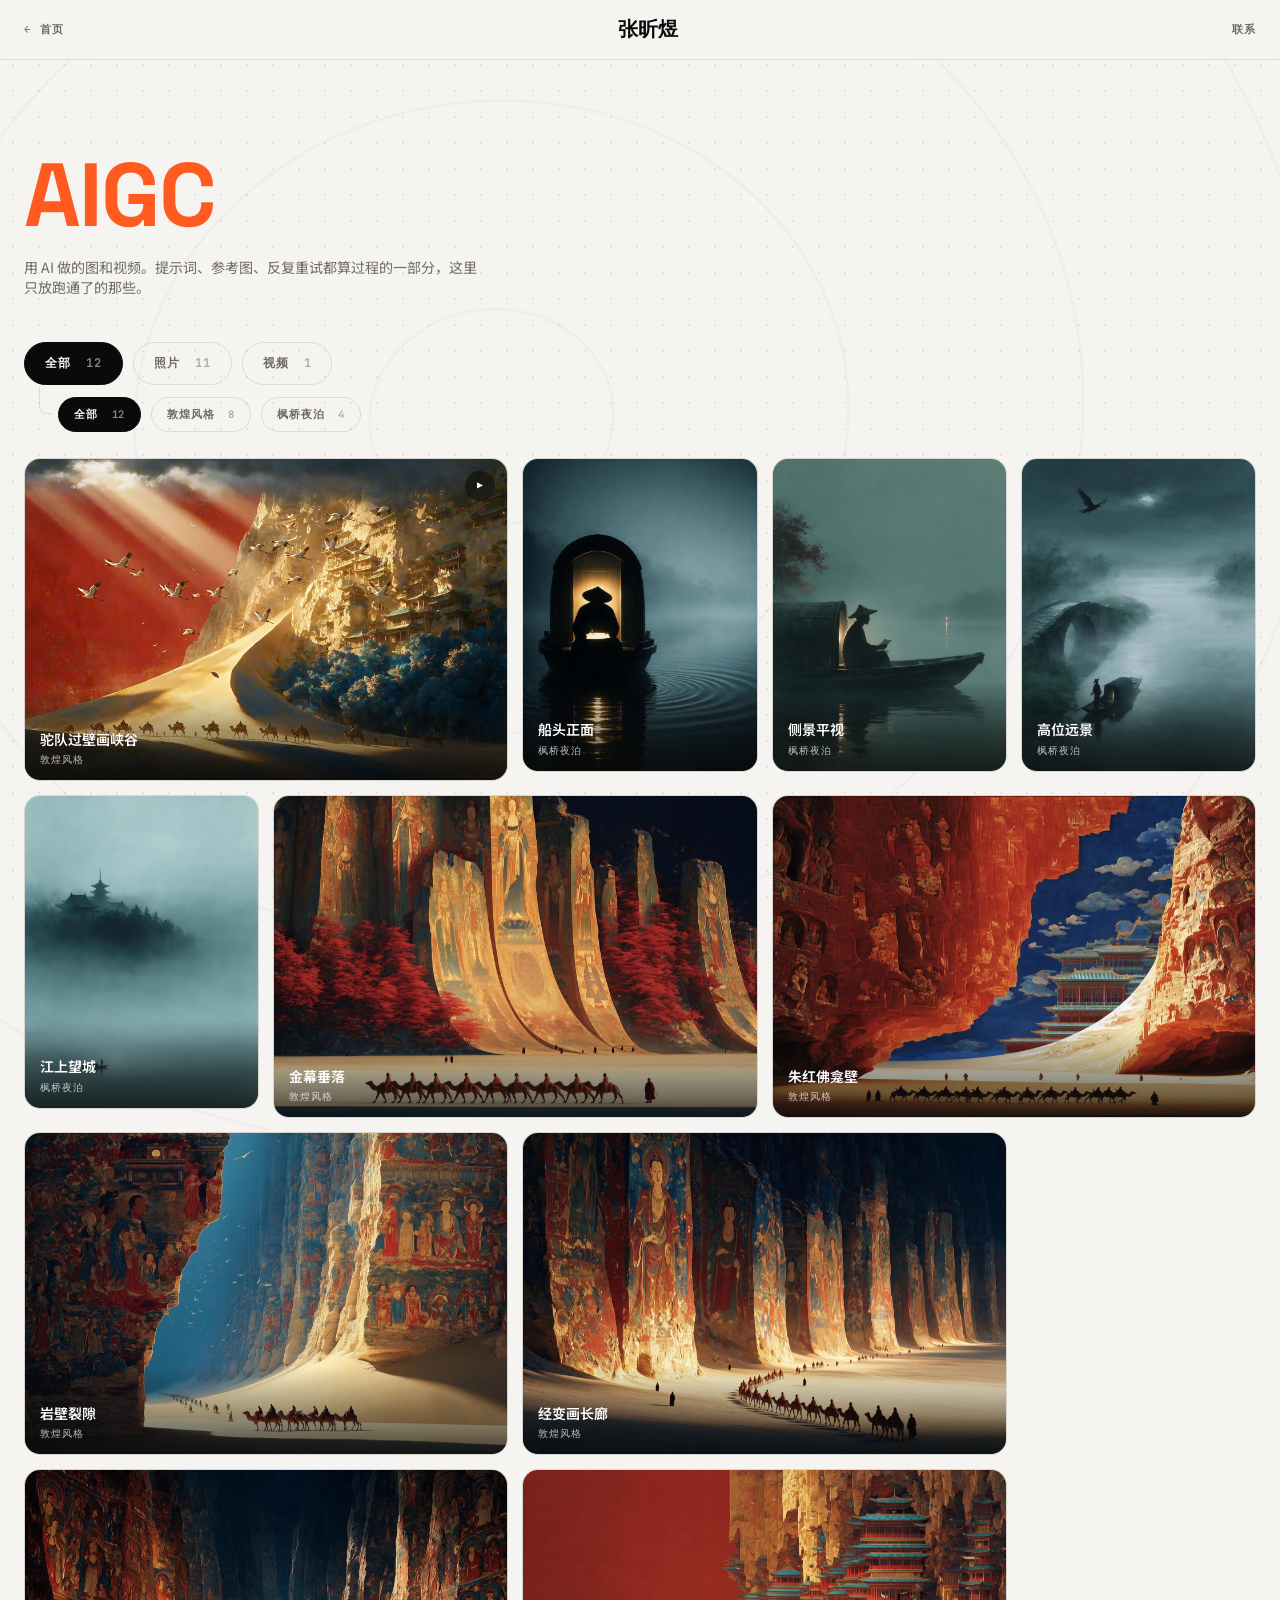
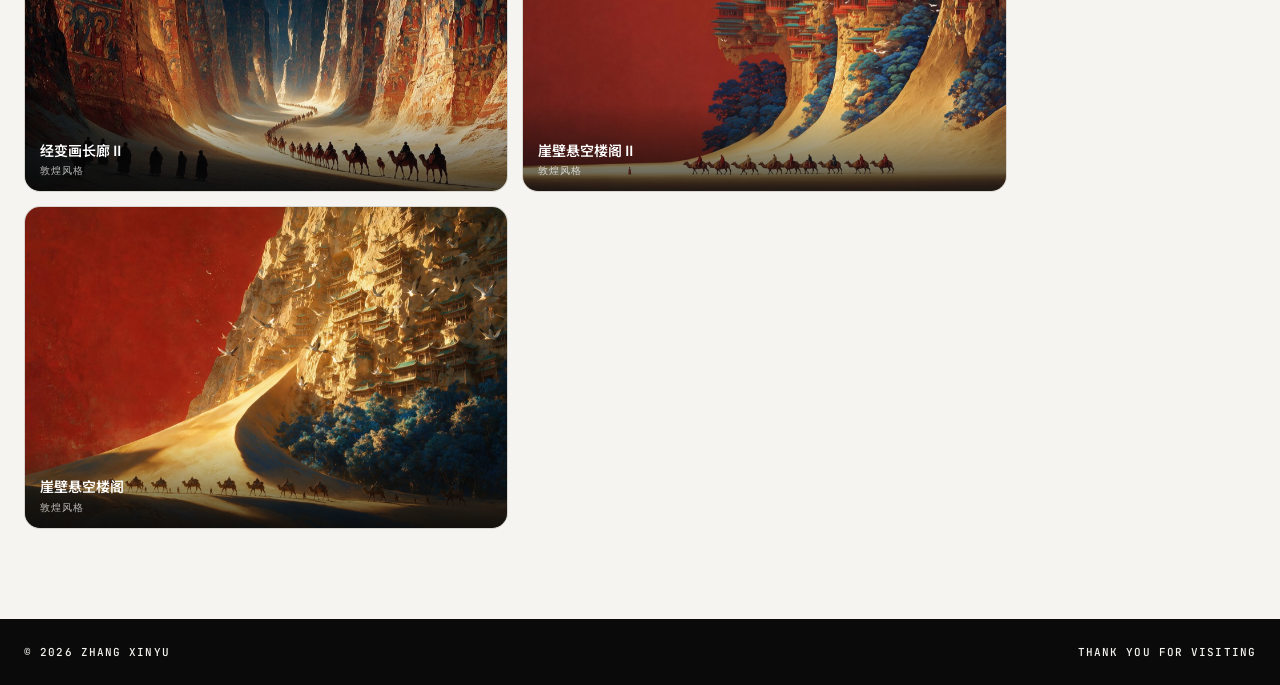
==== commit 064dc40b: "Add FoldText animation to section headings" ====
--- a/aigc.html
+++ b/aigc.html
@@ -1,4 +1,4 @@
-<!doctype html><html lang="zh-CN"><head><meta charset="UTF-8"><meta name="viewport" content="width=device-width,initial-scale=1"><meta name="description" content="张昕煜的 AIGC 作品：东方美学、敦煌壁画、诗词场景的图像与视频实验"><title>AIGC 作品集 · 张昕煜</title><link rel="canonical" href="https://zhangxinyuzxy.com/aigc.html"><meta property="og:type" content="website"><meta property="og:title" content="AIGC 作品集 · 张昕煜"><meta property="og:description" content="用 AI 做的图与视频，从提示词到成片自己走通一遍。"><meta property="og:url" content="https://zhangxinyuzxy.com/aigc.html"><link rel="preconnect" href="https://fonts.googleapis.com"><link rel="preconnect" href="https://fonts.gstatic.com" crossorigin><link href="https://fonts.googleapis.com/css2?family=Space+Grotesk:wght@400;500;600;700&family=Inter:wght@300;400;500;600;700&family=JetBrains+Mono:wght@400;500;600;700&family=Noto+Sans+SC:wght@300;400;500;700&display=swap" rel="stylesheet"><link rel="stylesheet" href="style.css?v=20260824-2"></head><body>
+<!doctype html><html lang="zh-CN"><head><meta charset="UTF-8"><meta name="viewport" content="width=device-width,initial-scale=1"><meta name="description" content="张昕煜的 AIGC 作品：东方美学、敦煌壁画、诗词场景的图像与视频实验"><title>AIGC 作品集 · 张昕煜</title><link rel="canonical" href="https://zhangxinyuzxy.com/aigc.html"><meta property="og:type" content="website"><meta property="og:title" content="AIGC 作品集 · 张昕煜"><meta property="og:description" content="用 AI 做的图与视频，从提示词到成片自己走通一遍。"><meta property="og:url" content="https://zhangxinyuzxy.com/aigc.html"><link rel="preconnect" href="https://fonts.googleapis.com"><link rel="preconnect" href="https://fonts.gstatic.com" crossorigin><link href="https://fonts.googleapis.com/css2?family=Space+Grotesk:wght@400;500;600;700&family=Inter:wght@300;400;500;600;700&family=JetBrains+Mono:wght@400;500;600;700&family=Noto+Sans+SC:wght@300;400;500;700&display=swap" rel="stylesheet"><link rel="stylesheet" href="style.css?v=20260824-2"><link rel="stylesheet" href="fold-text.css?v=20260824-1"></head><body>
 
 <div class="dots" aria-hidden="true"></div>
 <div class="contours" aria-hidden="true"></div>
@@ -31,4 +31,4 @@
 </div>
 
 <footer><span>© 2026 ZHANG XINYU</span><span>THANK YOU FOR VISITING</span></footer>
-<script src="aigc.js?v=20260818-4"></script><script src="script.js?v=20260818-5"></script></body></html>
+<script src="aigc.js?v=20260818-4"></script><script src="vendor/gsap.min.js?v=3.13.0"></script><script src="vendor/ScrollTrigger.min.js?v=3.13.0"></script><script src="fold-text.js?v=20260824-1"></script><script src="script.js?v=20260824-1"></script></body></html>
--- a/fold-text.css
+++ b/fold-text.css
@@ -0,0 +1,60 @@
+/* FoldText 只继承现有标题样式，不声明字号、字重或文字颜色。 */
+.head h2.fold-text {
+  display: block;
+  white-space: normal;
+  user-select: text;
+}
+
+.fold-text-visual {
+  display: inline;
+}
+
+.fold-text-word {
+  display: inline-block;
+  white-space: nowrap;
+}
+
+.fold-text-whitespace {
+  display: inline;
+  white-space: pre;
+}
+
+.fold-text-segment {
+  display: inline-block;
+  line-height: inherit;
+  perspective: var(--fold-perspective, 700px);
+  transform-style: preserve-3d;
+  vertical-align: baseline;
+}
+
+.fold-text-piece {
+  position: relative;
+  display: inline-block;
+  color: inherit;
+  line-height: inherit;
+  transform-style: preserve-3d;
+  backface-visibility: hidden;
+  will-change: transform, opacity;
+}
+
+.fold-text-piece::after {
+  content: '';
+  position: absolute;
+  inset: -.08em -.02em;
+  pointer-events: none;
+  opacity: var(--fold-crease, 0);
+  mix-blend-mode: multiply;
+  border-radius: .08em;
+  background: linear-gradient(180deg, rgba(0,0,0,.58) 0%, rgba(0,0,0,.22) 42%, rgba(255,255,255,.26) 100%);
+}
+
+@media (prefers-reduced-motion: reduce) {
+  .fold-text-piece {
+    opacity: 1 !important;
+    transform: none !important;
+  }
+
+  .fold-text-piece::after {
+    opacity: 0 !important;
+  }
+}
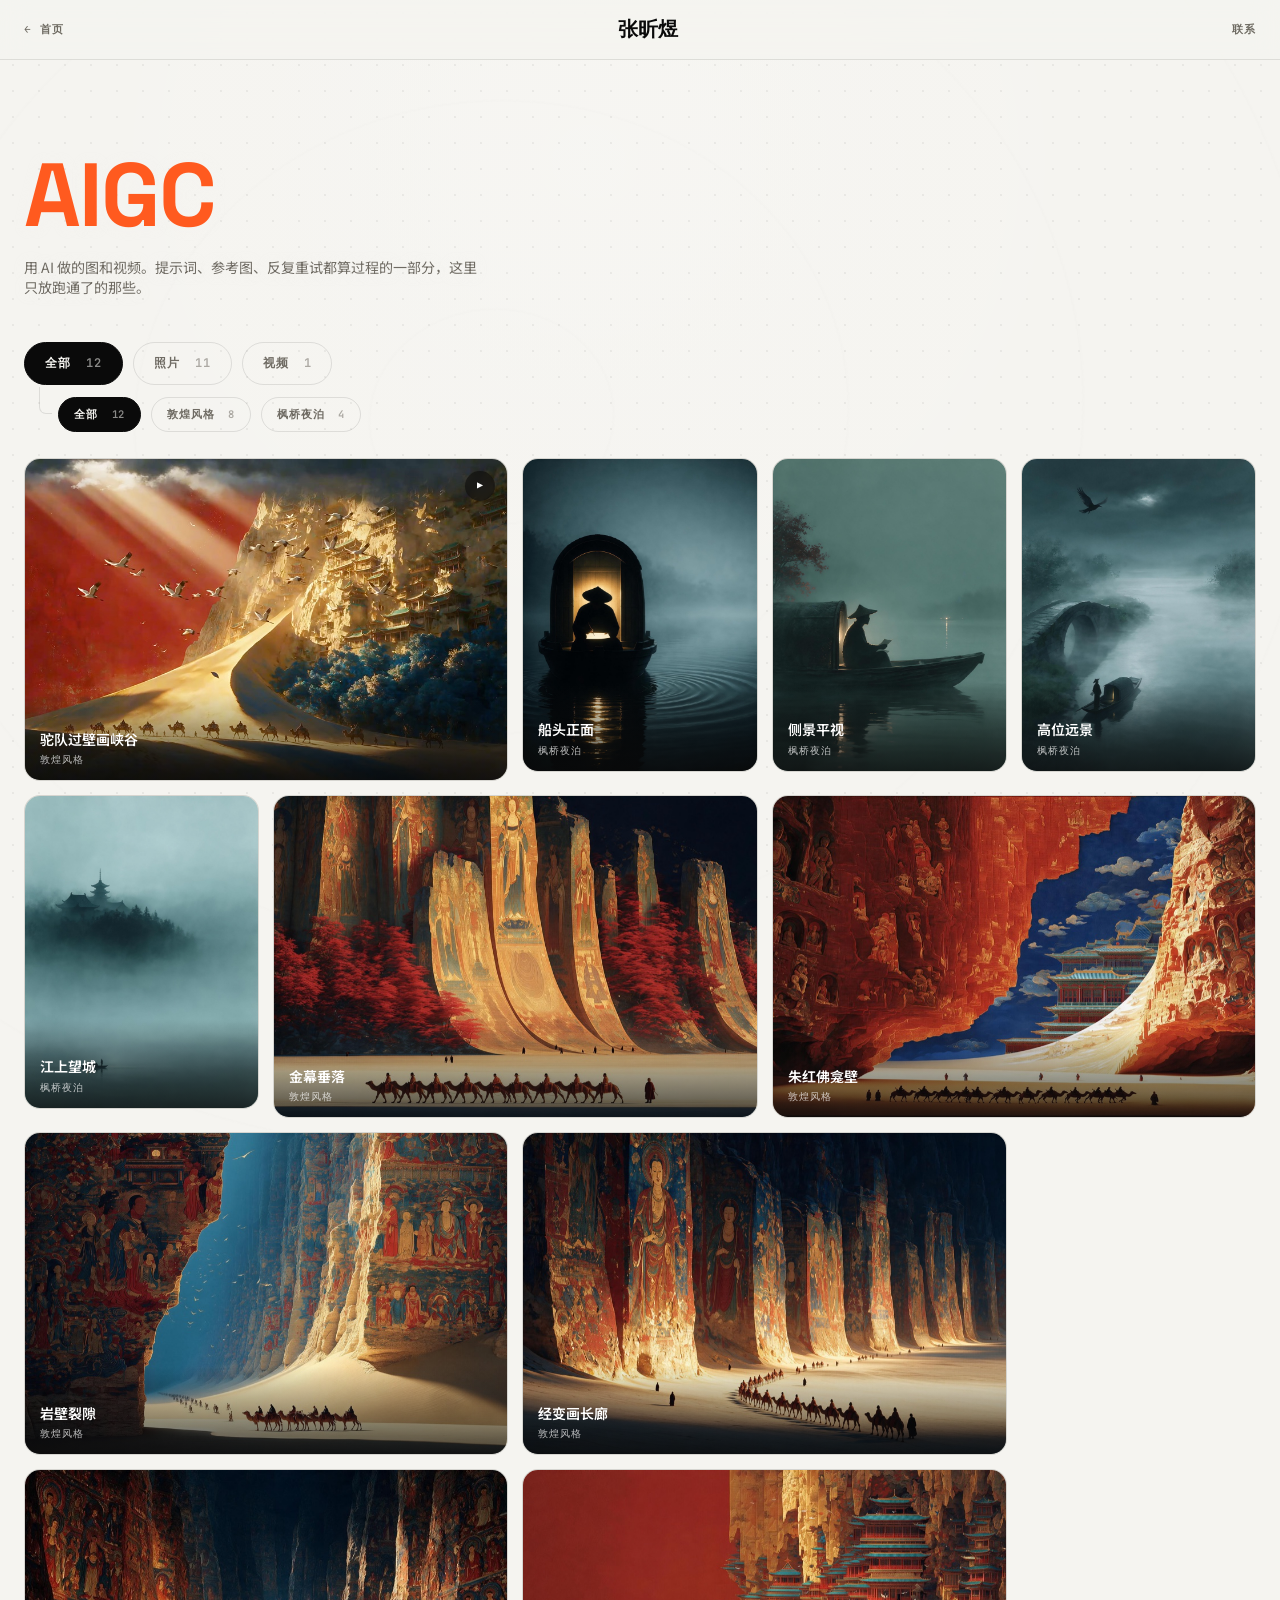
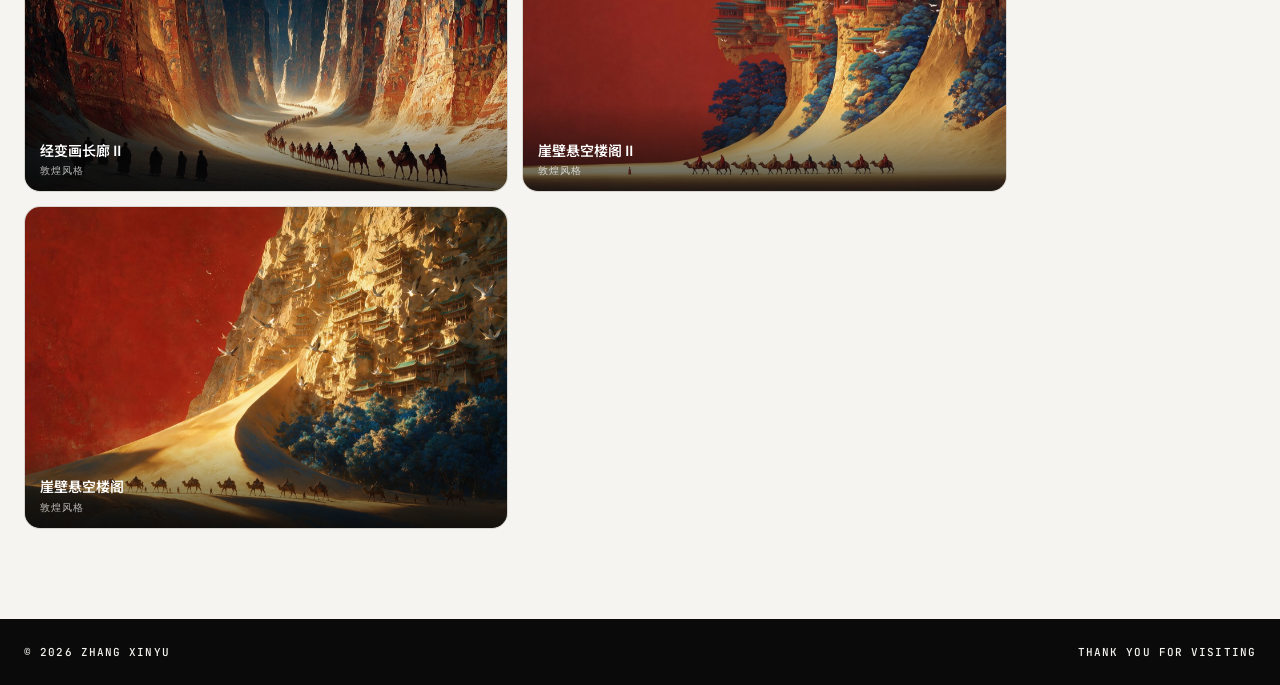
==== commit 8cfa06ba: "Add animated video backgrounds to inner pages" ====
--- a/aigc.html
+++ b/aigc.html
@@ -1,4 +1,4 @@
-<!doctype html><html lang="zh-CN"><head><meta charset="UTF-8"><meta name="viewport" content="width=device-width,initial-scale=1"><meta name="description" content="张昕煜的 AIGC 作品：东方美学、敦煌壁画、诗词场景的图像与视频实验"><title>AIGC 作品集 · 张昕煜</title><link rel="canonical" href="https://zhangxinyuzxy.com/aigc.html"><meta property="og:type" content="website"><meta property="og:title" content="AIGC 作品集 · 张昕煜"><meta property="og:description" content="用 AI 做的图与视频，从提示词到成片自己走通一遍。"><meta property="og:url" content="https://zhangxinyuzxy.com/aigc.html"><link rel="preconnect" href="https://fonts.googleapis.com"><link rel="preconnect" href="https://fonts.gstatic.com" crossorigin><link href="https://fonts.googleapis.com/css2?family=Space+Grotesk:wght@400;500;600;700&family=Inter:wght@300;400;500;600;700&family=JetBrains+Mono:wght@400;500;600;700&family=Noto+Sans+SC:wght@300;400;500;700&display=swap" rel="stylesheet"><link rel="stylesheet" href="style.css?v=20260824-2"><link rel="stylesheet" href="fold-text.css?v=20260824-1"></head><body>
+<!doctype html><html lang="zh-CN"><head><meta charset="UTF-8"><meta name="viewport" content="width=device-width,initial-scale=1"><meta name="description" content="张昕煜的 AIGC 作品：东方美学、敦煌壁画、诗词场景的图像与视频实验"><title>AIGC 作品集 · 张昕煜</title><link rel="canonical" href="https://zhangxinyuzxy.com/aigc.html"><meta property="og:type" content="website"><meta property="og:title" content="AIGC 作品集 · 张昕煜"><meta property="og:description" content="用 AI 做的图与视频，从提示词到成片自己走通一遍。"><meta property="og:url" content="https://zhangxinyuzxy.com/aigc.html"><link rel="preconnect" href="https://fonts.googleapis.com"><link rel="preconnect" href="https://fonts.gstatic.com" crossorigin><link href="https://fonts.googleapis.com/css2?family=Space+Grotesk:wght@400;500;600;700&family=Inter:wght@300;400;500;600;700&family=JetBrains+Mono:wght@400;500;600;700&family=Noto+Sans+SC:wght@300;400;500;700&display=swap" rel="stylesheet"><link rel="stylesheet" href="style.css?v=20260824-2"><link rel="stylesheet" href="fold-text.css?v=20260824-1"><link rel="stylesheet" href="video-background.css?v=20260825-1"></head><body>
 
 <div class="dots" aria-hidden="true"></div>
 <div class="contours" aria-hidden="true"></div>
@@ -31,4 +31,4 @@
 </div>
 
 <footer><span>© 2026 ZHANG XINYU</span><span>THANK YOU FOR VISITING</span></footer>
-<script src="aigc.js?v=20260818-4"></script><script src="vendor/gsap.min.js?v=3.13.0"></script><script src="vendor/ScrollTrigger.min.js?v=3.13.0"></script><script src="fold-text.js?v=20260824-1"></script><script src="script.js?v=20260824-1"></script></body></html>
+<script src="aigc.js?v=20260818-4"></script><script src="vendor/gsap.min.js?v=3.13.0"></script><script src="vendor/ScrollTrigger.min.js?v=3.13.0"></script><script src="fold-text.js?v=20260824-1"></script><script src="script.js?v=20260824-1"></script><script src="video-background.js?v=20260825-1"></script></body></html>
--- a/style.css
+++ b/style.css
@@ -171,37 +171,30 @@
 .iface li{margin:0 0 7px}
 .iface .say{margin:0;font-family:var(--font-cn);font-size:clamp(18px,2.2vw,28px);line-height:1.45;font-weight:600}
 
-/* ============ 项目：堆叠卡组 ============ */
-/* 深度轨道：透视放在容器上，卡片自己带 3D 变换。
-   容器改成整幅宽度（卡片仍是 860），扇开的卡才有地方摊。 */
-/* 轨道向右扇开会撑出视口，在板块上裁掉。用 clip 不用 hidden ——
-   hidden 会把这一层变成滚动容器，clip 不会 */
+/* ============ 项目：封面网格 ============ */
 #projects{overflow-x:clip}
-.deck{position:relative;height:clamp(360px,50vh,470px);width:100%;margin:0 auto;
-  perspective:1600px;perspective-origin:50% 50%;
-  cursor:grab;touch-action:pan-y;outline:none;user-select:none;-webkit-user-select:none}
-.deck:active{cursor:grabbing}
-.deck:focus-visible{outline:2px solid var(--accent);outline-offset:6px;border-radius:24px}
-.deck article{position:absolute;top:50%;left:50%;width:min(100%,780px);height:100%;margin:0;padding:clamp(28px,3vw,44px);background:var(--card);border:1px solid var(--line);border-radius:24px;display:flex;flex-direction:column;transform-origin:center center;
-  box-shadow:0 30px 60px -18px rgba(10,10,10,.22),0 8px 20px -10px rgba(10,10,10,.14);
-  will-change:transform,opacity,filter}
-/* 压暗层用 multiply —— 白底卡直接叠半透明黑会发灰发脏 */
-.deck-tint{position:absolute;inset:0;border-radius:inherit;opacity:0;pointer-events:none;mix-blend-mode:multiply;background:#c8c4b8}
-.deck small{font:600 11px var(--font-mono);letter-spacing:.14em;color:var(--accent)}
-.deck h3{margin:14px 0 18px;font-size:clamp(26px,3.4vw,44px);font-family:var(--font-cn)}
-.deck p{margin:0;max-width:60ch;font-family:var(--font-cn);font-size:clamp(14px,1.1vw,16px);line-height:1.85;color:var(--muted-ink)}
-.deck em{margin-top:auto;font:500 11px var(--font-mono);font-style:normal;letter-spacing:.08em;color:var(--muted-ink)}
-.deck-tag,.deck-link{position:absolute;right:clamp(28px,3vw,44px);bottom:clamp(28px,3vw,44px);padding:9px 16px;border:1px solid var(--line);border-radius:99px;font:600 11px var(--font-mono);letter-spacing:.06em;color:var(--muted-ink)}
-.deck-link{border-color:var(--accent);color:var(--accent);transition:.25s}
-.deck-link:hover{background:var(--accent);color:#fff}
-.deck-ctl{display:flex;align-items:center;justify-content:center;gap:22px;margin-top:34px}
-.deck-nav{width:42px;height:42px;border:1px solid var(--line);border-radius:99px;background:transparent;font:400 20px/1 var(--font-display);color:var(--ink);cursor:pointer;transition:.25s}
-.deck-nav:hover{border-color:var(--accent);color:var(--accent)}
-.deck-idx{font:600 12px var(--font-mono);letter-spacing:.12em;color:var(--muted-ink)}
-.deck-dots{display:flex;align-items:center;gap:7px}
-.deck-dot{width:7px;height:7px;padding:0;border:none;border-radius:99px;background:rgba(10,10,10,.2);cursor:pointer;transition:width .25s,background .25s}
-.deck-dot:hover{background:rgba(10,10,10,.38)}
-.deck-dot.on{width:22px;background:var(--accent)}
+.project-grid{display:grid;grid-template-columns:repeat(3,minmax(0,1fr));gap:clamp(24px,2.6vw,38px);width:100%;margin:0 auto}
+.project-grid .project-card{position:relative;min-width:0}
+.project-grid .project-card-cover{display:flex;flex-direction:column;background:transparent}
+.project-cover{position:relative;display:block;aspect-ratio:16/9;overflow:hidden;border:1px solid var(--line);border-radius:9px;background:var(--surface);box-shadow:0 12px 30px rgba(50,37,27,.08);transform:translateZ(0);transition:transform .5s cubic-bezier(.2,.8,.2,1),border-color .35s,box-shadow .5s}
+.project-cover::after{content:"";position:absolute;right:0;bottom:0;left:0;height:3px;background:var(--accent);transform:scaleX(0);transform-origin:left;transition:transform .5s cubic-bezier(.2,.8,.2,1)}
+.project-cover img{display:block;width:100%;height:100%;object-fit:cover;transition:transform .75s cubic-bezier(.2,.8,.2,1),filter .45s}
+.project-card-cover:hover .project-cover{transform:translateY(-5px);border-color:rgba(255,90,31,.78);box-shadow:0 20px 42px rgba(50,37,27,.13),0 0 24px rgba(255,90,31,.08)}
+.project-card-cover:hover .project-cover::after{transform:scaleX(1)}
+.project-card-cover:hover .project-cover img{transform:scale(1.025);filter:saturate(1.05) contrast(1.03)}
+.project-copy{display:flex;flex:1;flex-direction:column;padding:22px 12px 0;transition:transform .45s cubic-bezier(.2,.8,.2,1)}
+.project-card-cover:hover .project-copy{transform:translateY(-2px)}
+.project-grid small{font:600 10px var(--font-mono);letter-spacing:.12em;color:var(--muted-ink)}
+.project-grid h3{margin:9px 0 14px;font-family:var(--font-cn);font-size:clamp(20px,2vw,28px);line-height:1.28;color:var(--accent)}
+.project-grid p{margin:0;font-family:var(--font-cn);font-size:clamp(13px,1.05vw,15px);line-height:1.85;color:var(--muted-ink)}
+.project-grid em{margin-top:18px;font:500 10px var(--font-mono);font-style:normal;letter-spacing:.06em;color:var(--muted-ink)}
+.project-grid .deck-tag,.project-grid .deck-link{position:static;align-self:flex-start;margin-top:14px;padding:0;border:0;border-radius:0;font:600 11px var(--font-mono);letter-spacing:.06em;color:var(--muted-ink)}
+.project-grid .deck-link{color:var(--accent);transition:transform .25s,color .25s}
+.project-grid .deck-link:hover{color:var(--ink);transform:translateX(4px)}
+.project-grid .project-card-text{display:flex;min-height:310px;flex-direction:column;padding:28px;background:var(--card);border:1px solid var(--line);border-radius:18px;transition:transform .3s,border-color .3s,box-shadow .3s}
+.project-grid .project-card-text:hover{transform:translateY(-5px);border-color:var(--accent);box-shadow:0 18px 42px rgba(50,37,27,.1)}
+.project-grid .project-card-text h3{color:var(--ink)}
+.project-grid .project-card-text em{margin-top:auto;padding-top:20px}
 
 /* ============ NOTES：索引列表 ============
    刻意不做成卡片 —— 站内已有三处卡片，列表能形成对比，
@@ -470,6 +463,7 @@
 @media(max-width:900px){
   .about-split{grid-template-columns:1fr;gap:34px}
   .co-grid{grid-template-columns:repeat(2,1fr)}
+  .project-grid{grid-template-columns:repeat(2,minmax(0,1fr))}
   .contact-list{margin-top:8px}
   /* 窄屏放不下「图 + 说明」两栏，说明整段落到图下面。
      翻页键改成钉在屏幕底部浮着，说明栏留出 84px 底部空档别被压住 */
@@ -499,10 +493,9 @@
   .hero-sub{font-size:14px;max-width:none}
   .flowline li::after{content:""}
   .co-grid{grid-template-columns:1fr}
-  .deck p{font-size:13.5px}
-  .deck{height:clamp(360px,52vh,470px)}
-  .deck-tag,.deck-link{position:static;align-self:flex-start;margin-top:16px}
-  .deck-dots{display:none}
+  .project-grid{grid-template-columns:1fr;gap:42px}
+  .project-copy{padding:17px 8px 0}
+  .project-grid .project-card-text{min-height:260px}
   .contact-list dd{font-size:12.5px}
   .dgrid2{grid-template-columns:1fr;gap:30px}
   .dranks{grid-template-columns:1fr}
--- a/video-background.css
+++ b/video-background.css
@@ -0,0 +1,73 @@
+.video-bg-page {
+  background: transparent;
+  position: relative;
+  isolation: isolate;
+}
+
+.video-background {
+  position: fixed;
+  inset: 0;
+  z-index: -2;
+  overflow: hidden;
+  background: #f5f4f0;
+  pointer-events: none;
+}
+
+.video-background video {
+  width: 100%;
+  height: 100%;
+  display: block;
+  object-fit: cover;
+  object-position: center;
+  opacity: 0;
+  transform: scale(1.025);
+  filter: saturate(.92) brightness(1.05) contrast(.96);
+  transition: opacity 1.1s ease;
+}
+
+.video-background.is-ready video {
+  opacity: .68;
+}
+
+.video-background::after {
+  content: "";
+  position: absolute;
+  inset: 0;
+  background:
+    linear-gradient(180deg, rgba(245,244,240,.36), rgba(245,244,240,.5)),
+    radial-gradient(circle at 46% 18%, rgba(255,255,255,.25), transparent 52%);
+}
+
+.video-bg-page .dots {
+  opacity: .35;
+}
+
+.video-bg-page .contours {
+  opacity: .18;
+}
+
+.video-bg-page .post,
+.video-bg-page .notes-page {
+  text-shadow: 0 1px 12px rgba(245,244,240,.34);
+}
+
+@media (max-width: 700px) {
+  .video-background video {
+    object-position: 54% center;
+    transform: scale(1.04);
+  }
+
+  .video-background.is-ready video {
+    opacity: .62;
+  }
+
+  .video-background::after {
+    background: rgba(245,244,240,.48);
+  }
+}
+
+@media (prefers-reduced-motion: reduce) {
+  .video-background video {
+    transition: none;
+  }
+}
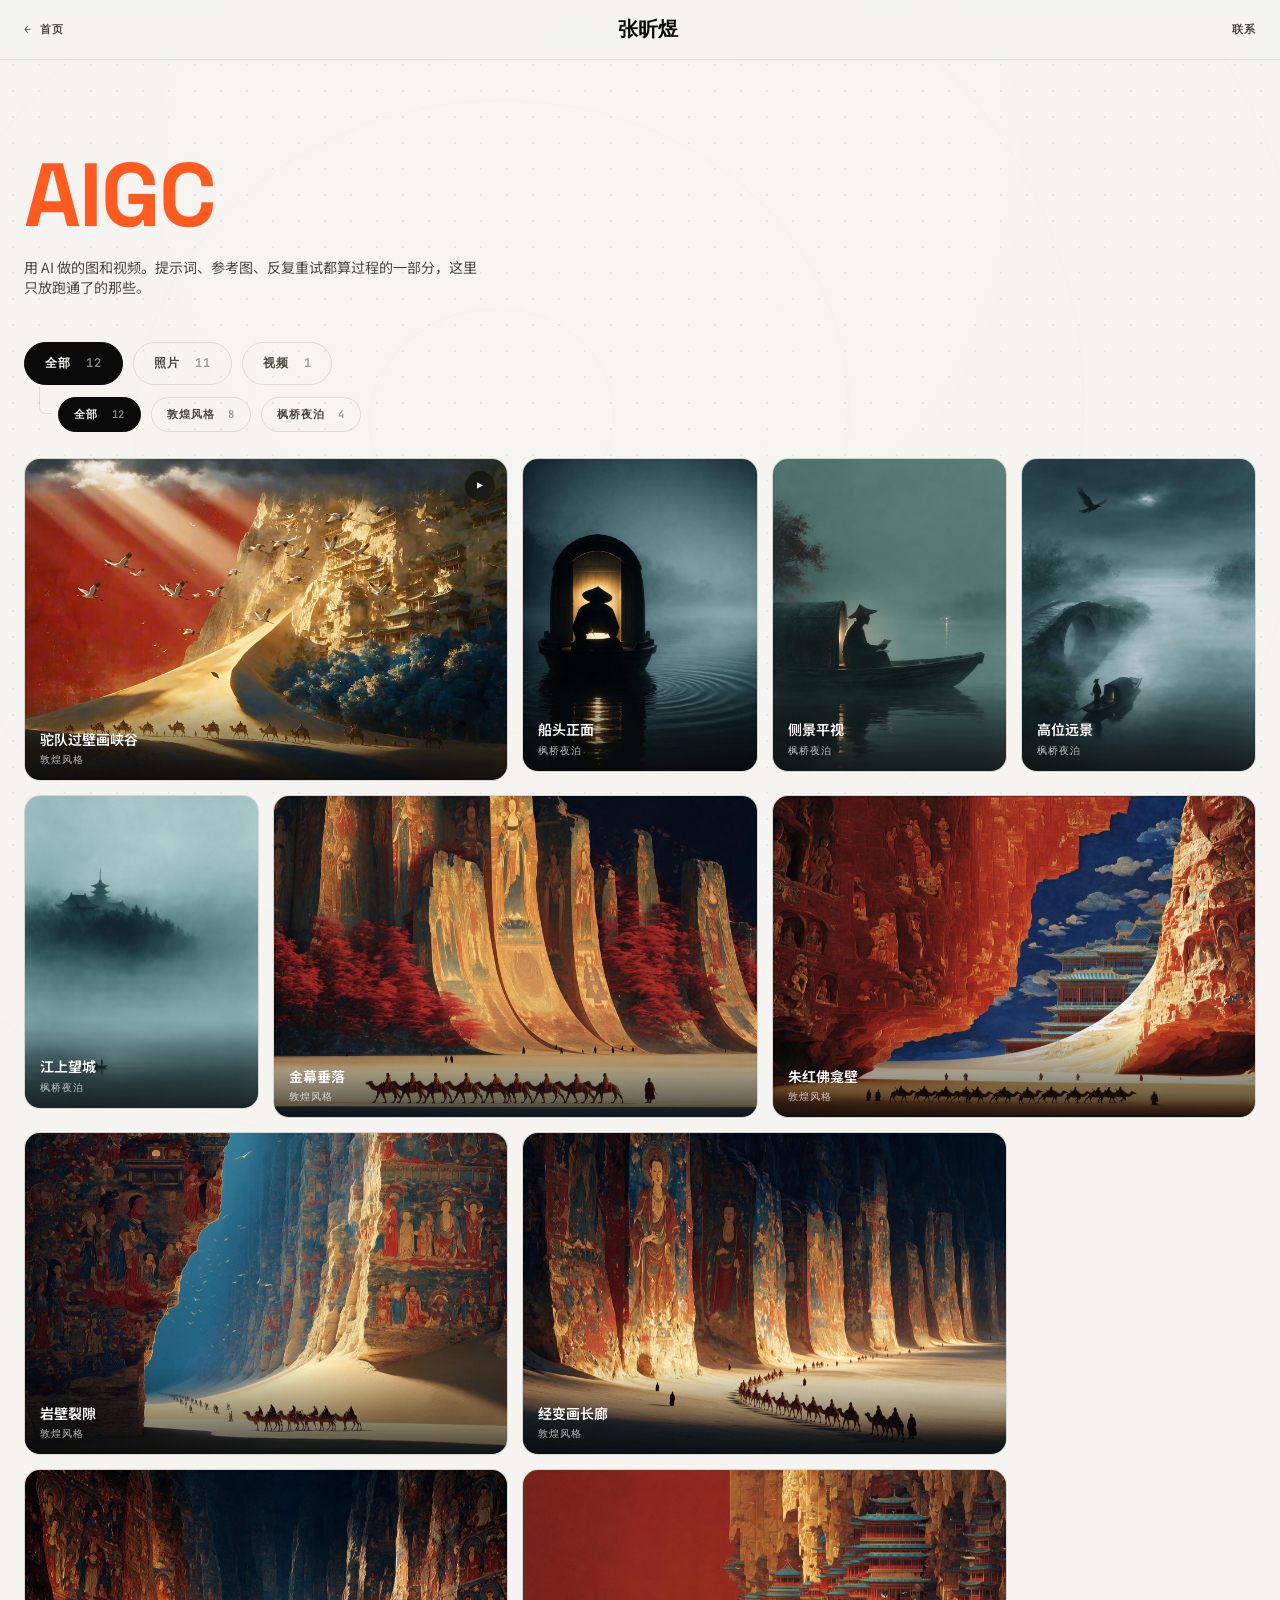
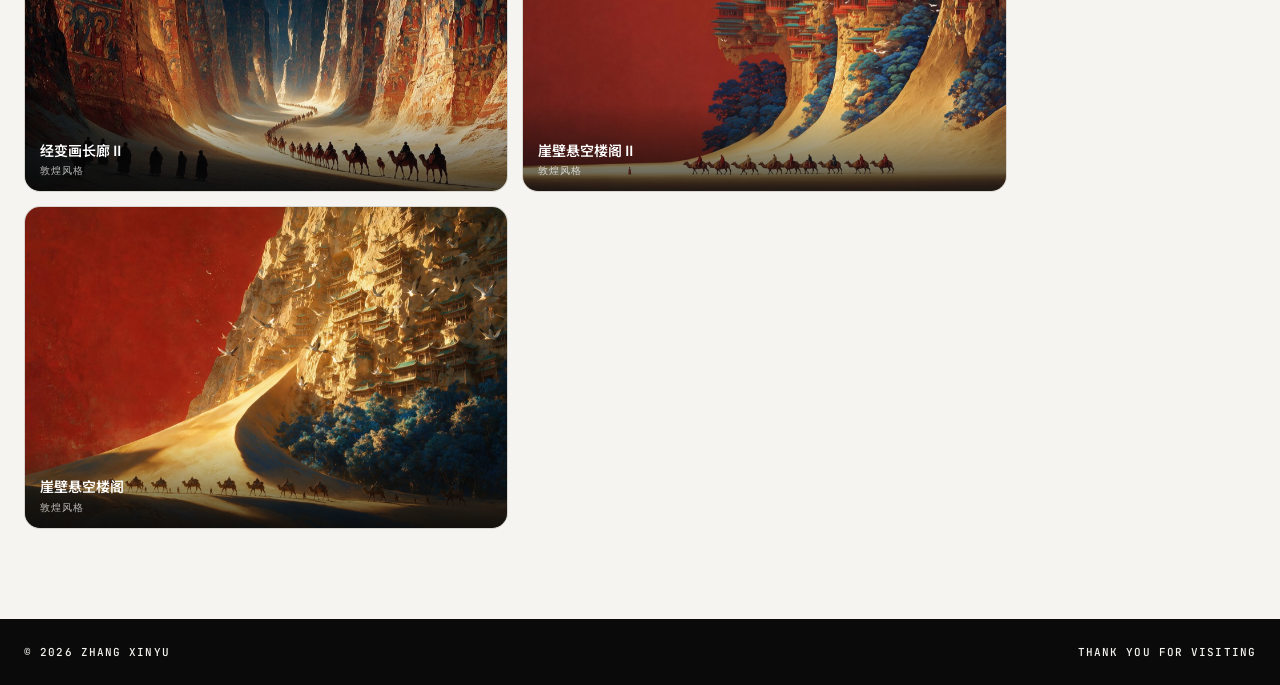
==== commit e54228e2: "Improve text contrast across the site" ====
--- a/aigc.html
+++ b/aigc.html
@@ -1,4 +1,4 @@
-<!doctype html><html lang="zh-CN"><head><meta charset="UTF-8"><meta name="viewport" content="width=device-width,initial-scale=1"><meta name="description" content="张昕煜的 AIGC 作品：东方美学、敦煌壁画、诗词场景的图像与视频实验"><title>AIGC 作品集 · 张昕煜</title><link rel="canonical" href="https://zhangxinyuzxy.com/aigc.html"><meta property="og:type" content="website"><meta property="og:title" content="AIGC 作品集 · 张昕煜"><meta property="og:description" content="用 AI 做的图与视频，从提示词到成片自己走通一遍。"><meta property="og:url" content="https://zhangxinyuzxy.com/aigc.html"><link rel="preconnect" href="https://fonts.googleapis.com"><link rel="preconnect" href="https://fonts.gstatic.com" crossorigin><link href="https://fonts.googleapis.com/css2?family=Space+Grotesk:wght@400;500;600;700&family=Inter:wght@300;400;500;600;700&family=JetBrains+Mono:wght@400;500;600;700&family=Noto+Sans+SC:wght@300;400;500;700&display=swap" rel="stylesheet"><link rel="stylesheet" href="style.css?v=20260824-2"><link rel="stylesheet" href="fold-text.css?v=20260824-1"><link rel="stylesheet" href="video-background.css?v=20260825-1"></head><body>
+<!doctype html><html lang="zh-CN"><head><meta charset="UTF-8"><meta name="viewport" content="width=device-width,initial-scale=1"><meta name="description" content="张昕煜的 AIGC 作品：东方美学、敦煌壁画、诗词场景的图像与视频实验"><title>AIGC 作品集 · 张昕煜</title><link rel="canonical" href="https://zhangxinyuzxy.com/aigc.html"><meta property="og:type" content="website"><meta property="og:title" content="AIGC 作品集 · 张昕煜"><meta property="og:description" content="用 AI 做的图与视频，从提示词到成片自己走通一遍。"><meta property="og:url" content="https://zhangxinyuzxy.com/aigc.html"><link rel="preconnect" href="https://fonts.googleapis.com"><link rel="preconnect" href="https://fonts.gstatic.com" crossorigin><link href="https://fonts.googleapis.com/css2?family=Space+Grotesk:wght@400;500;600;700&family=Inter:wght@300;400;500;600;700&family=JetBrains+Mono:wght@400;500;600;700&family=Noto+Sans+SC:wght@300;400;500;700&display=swap" rel="stylesheet"><link rel="stylesheet" href="style.css?v=20260825-2"><link rel="stylesheet" href="fold-text.css?v=20260824-1"><link rel="stylesheet" href="video-background.css?v=20260825-2"></head><body>
 
 <div class="dots" aria-hidden="true"></div>
 <div class="contours" aria-hidden="true"></div>
--- a/style.css
+++ b/style.css
@@ -4,8 +4,8 @@
    --muted-ink，否则在 #f5f4f0 上对比度不足 2:1。
    ============================================================ */
 :root{
-  --bg:#f5f4f0;--ink:#0a0a0a;--accent:#ff5a1f;--muted:#b4b2a9;--surface:#edece6;
-  --muted-ink:#6f6b63;--card:#fff;--line:rgba(10,10,10,.1);
+  --bg:#f5f4f0;--ink:#0a0a0a;--accent:#ff5a1f;--muted:#77736b;--surface:#edece6;
+  --muted-ink:#4b4841;--card:#fff;--line:rgba(10,10,10,.1);
   --font-display:"Space Grotesk",system-ui,sans-serif;
   --font-body:Inter,"Noto Sans SC",system-ui,sans-serif;
   --font-mono:"JetBrains Mono",ui-monospace,monospace;
@@ -111,7 +111,7 @@
 .hero-name b{font-family:var(--font-cn);font-weight:700;font-size:clamp(20px,2vw,30px);letter-spacing:.04em}
 .hero-name i{font-style:normal;font:600 11px var(--font-mono);letter-spacing:.18em;color:var(--accent)}
 .slogan{margin:0;font-family:var(--font-cn);font-weight:700;font-size:clamp(26px,3.6vw,56px);line-height:1.2;letter-spacing:-.01em}
-.hero-sub{margin:20px 0 0;font-family:var(--font-cn);font-size:clamp(14px,1.25vw,18px);line-height:1.8;color:#3a382f;max-width:34ch}
+.hero-sub{margin:20px 0 0;font-family:var(--font-cn);font-size:clamp(14px,1.25vw,18px);line-height:1.8;color:#292722;max-width:34ch}
 .hero-role{left:var(--gut);bottom:8%}
 .hero-role span{display:block;font:500 11px var(--font-mono);letter-spacing:.16em;color:var(--muted-ink);margin-bottom:8px}
 .hero-role strong{font:600 clamp(16px,1.5vw,22px) var(--font-body)}
@@ -137,7 +137,7 @@
 .pick.empty::before{display:none}
 .pick.empty small{color:var(--muted-ink)}
 .pick.empty .slot{margin:auto 0 0;font-family:var(--font-cn);font-size:15px;color:var(--muted-ink)}
-.pick.empty .slot b{display:block;margin-bottom:8px;font-weight:600;color:#3a382f}
+.pick.empty .slot b{display:block;margin-bottom:8px;font-weight:600;color:#292722}
 
 /* ============ NOTES 分类筛选 ============ */
 .cats{display:flex;flex-wrap:wrap;gap:10px;margin:0 0 8px}
@@ -167,7 +167,7 @@
 .about-split{display:grid;grid-template-columns:1fr 1fr;gap:clamp(36px,6vw,92px);align-items:start}
 .iface{display:grid;gap:26px}
 .iface section h4{margin:0 0 12px;font:600 11px var(--font-mono);letter-spacing:.12em;color:var(--accent)}
-.iface ul{margin:0;padding-left:18px;font-family:var(--font-cn);font-size:15px;line-height:1.85;color:#3a382f}
+.iface ul{margin:0;padding-left:18px;font-family:var(--font-cn);font-size:15px;line-height:1.85;color:#292722}
 .iface li{margin:0 0 7px}
 .iface .say{margin:0;font-family:var(--font-cn);font-size:clamp(18px,2.2vw,28px);line-height:1.45;font-weight:600}
 
@@ -227,14 +227,14 @@
 .post-meta b{color:var(--accent);font-weight:600}
 .post h1{margin:22px 0 0;font-size:clamp(30px,4.4vw,54px);line-height:1.18;font-family:var(--font-cn);font-weight:700;letter-spacing:-.01em}
 .post h1 .nowrap{white-space:nowrap}
-.post-lead{margin:26px 0 0;font-family:var(--font-cn);font-size:clamp(16px,1.4vw,19px);line-height:1.85;color:#3a382f}
+.post-lead{margin:26px 0 0;font-family:var(--font-cn);font-size:clamp(16px,1.4vw,19px);line-height:1.85;color:#292722}
 .post-rule{margin:44px 0;height:1px;background:var(--line)}
-.post-body{font-family:var(--font-cn);font-size:17px;line-height:1.95;color:#25231f}
+.post-body{font-family:var(--font-cn);font-size:17px;line-height:1.95;color:#1f1e1b}
 .post-body p{margin:0 0 26px}
 .post-body h2{margin:52px 0 18px;padding-left:16px;position:relative;font-size:24px;font-family:var(--font-cn);font-weight:700}
 .post-body h2::before{content:"";position:absolute;left:0;top:.28em;bottom:.28em;width:3px;background:var(--accent)}
-.post-body h3{margin:38px 0 14px;font-size:18px;font-family:var(--font-cn);font-weight:700;color:#25231f}
-.post-body blockquote{margin:34px 0;padding:4px 0 4px 22px;border-left:2px solid var(--accent);font-size:18px;line-height:1.85;color:#3a382f}
+.post-body h3{margin:38px 0 14px;font-size:18px;font-family:var(--font-cn);font-weight:700;color:#1f1e1b}
+.post-body blockquote{margin:34px 0;padding:4px 0 4px 22px;border-left:2px solid var(--accent);font-size:18px;line-height:1.85;color:#292722}
 .post-body ul,.post-body ol{margin:0 0 26px;padding-left:20px}
 .post-body li{margin:0 0 10px}
 .post-body a{color:var(--accent);text-decoration:underline;text-underline-offset:3px}
@@ -641,6 +641,7 @@
   .qrisks{max-height:none;order:1}
 }
 @media(max-width:640px){
+  :root{--muted-ink:#45423c}
   .qchips{grid-template-columns:1fr}
   .qhead{padding:18px 20px}
   .qscore b{font-size:38px}
--- a/video-background.css
+++ b/video-background.css
@@ -48,7 +48,7 @@
 
 .video-bg-page .post,
 .video-bg-page .notes-page {
-  text-shadow: 0 1px 12px rgba(245,244,240,.34);
+  text-shadow: 0 1px 10px rgba(245,244,240,.2);
 }
 
 @media (max-width: 700px) {
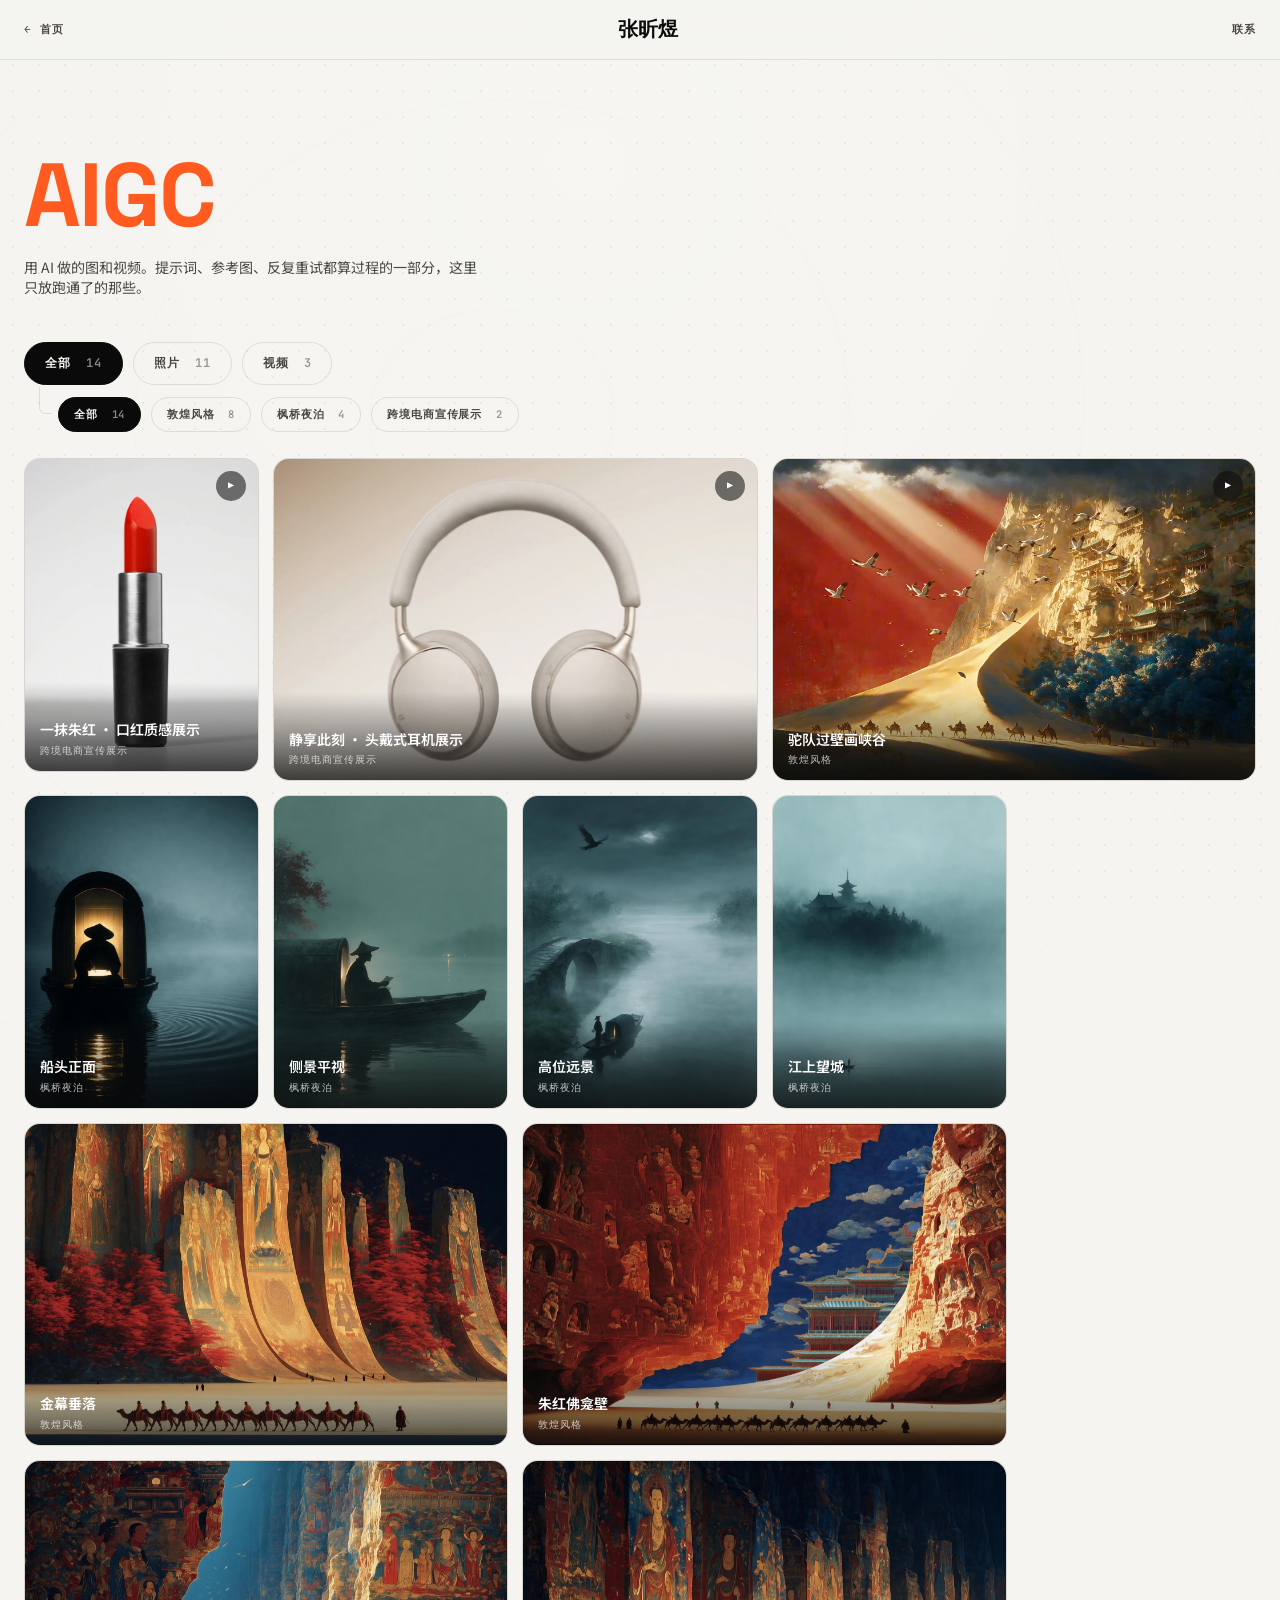
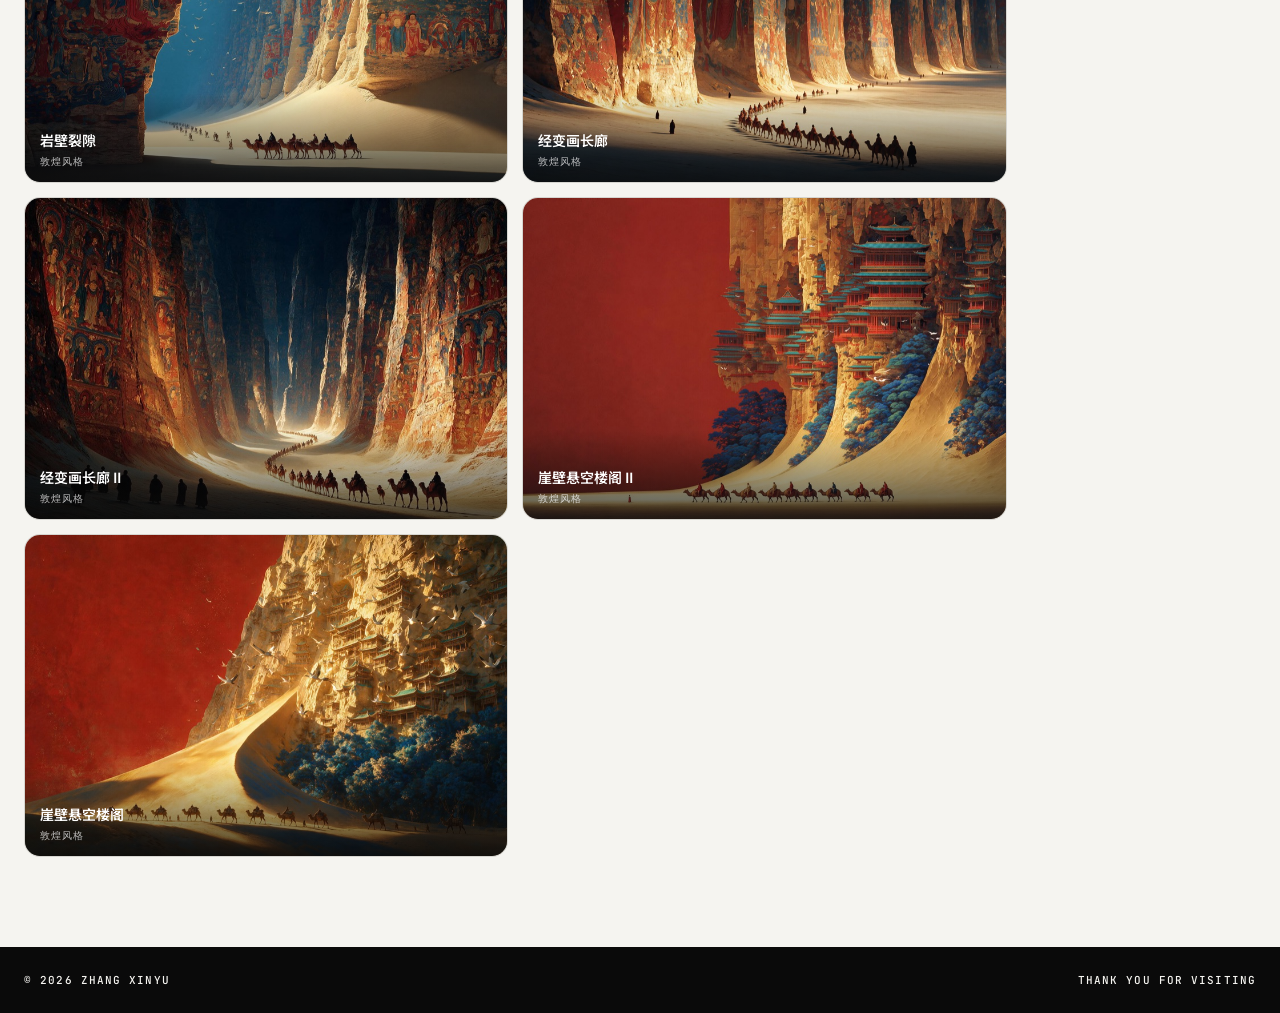
==== commit ed965c04: "Add cross-border ecommerce promotional videos to AIGC portfolio" ====
--- a/aigc.html
+++ b/aigc.html
@@ -1,4 +1,4 @@
-<!doctype html><html lang="zh-CN"><head><meta charset="UTF-8"><meta name="viewport" content="width=device-width,initial-scale=1"><meta name="description" content="张昕煜的 AIGC 作品：东方美学、敦煌壁画、诗词场景的图像与视频实验"><title>AIGC 作品集 · 张昕煜</title><link rel="canonical" href="https://zhangxinyuzxy.com/aigc.html"><meta property="og:type" content="website"><meta property="og:title" content="AIGC 作品集 · 张昕煜"><meta property="og:description" content="用 AI 做的图与视频，从提示词到成片自己走通一遍。"><meta property="og:url" content="https://zhangxinyuzxy.com/aigc.html"><link rel="preconnect" href="https://fonts.googleapis.com"><link rel="preconnect" href="https://fonts.gstatic.com" crossorigin><link href="https://fonts.googleapis.com/css2?family=Space+Grotesk:wght@400;500;600;700&family=Inter:wght@300;400;500;600;700&family=JetBrains+Mono:wght@400;500;600;700&family=Noto+Sans+SC:wght@300;400;500;700&display=swap" rel="stylesheet"><link rel="stylesheet" href="style.css?v=20260825-2"><link rel="stylesheet" href="fold-text.css?v=20260824-1"><link rel="stylesheet" href="video-background.css?v=20260825-2"></head><body>
+<!doctype html><html lang="zh-CN"><head><meta charset="UTF-8"><meta name="viewport" content="width=device-width,initial-scale=1"><meta name="description" content="张昕煜的 AIGC 作品：东方美学、敦煌壁画、诗词场景与跨境电商产品宣传的图像和视频实验"><title>AIGC 作品集 · 张昕煜</title><link rel="canonical" href="https://zhangxinyuzxy.com/aigc.html"><meta property="og:type" content="website"><meta property="og:title" content="AIGC 作品集 · 张昕煜"><meta property="og:description" content="用 AI 做的图与视频，从提示词到成片自己走通一遍。"><meta property="og:url" content="https://zhangxinyuzxy.com/aigc.html"><link rel="preconnect" href="https://fonts.googleapis.com"><link rel="preconnect" href="https://fonts.gstatic.com" crossorigin><link href="https://fonts.googleapis.com/css2?family=Space+Grotesk:wght@400;500;600;700&family=Inter:wght@300;400;500;600;700&family=JetBrains+Mono:wght@400;500;600;700&family=Noto+Sans+SC:wght@300;400;500;700&display=swap" rel="stylesheet"><link rel="stylesheet" href="style.css?v=20261013-1"><link rel="stylesheet" href="fold-text.css?v=20260824-1"><link rel="stylesheet" href="video-background.css?v=20260825-2"></head><body>
 
 <div class="dots" aria-hidden="true"></div>
 <div class="contours" aria-hidden="true"></div>
@@ -31,4 +31,4 @@
 </div>
 
 <footer><span>© 2026 ZHANG XINYU</span><span>THANK YOU FOR VISITING</span></footer>
-<script src="aigc.js?v=20260818-4"></script><script src="vendor/gsap.min.js?v=3.13.0"></script><script src="vendor/ScrollTrigger.min.js?v=3.13.0"></script><script src="fold-text.js?v=20260824-1"></script><script src="script.js?v=20260824-1"></script><script src="video-background.js?v=20260825-1"></script></body></html>
+<script src="aigc.js?v=20261013-1"></script><script src="vendor/gsap.min.js?v=3.13.0"></script><script src="vendor/ScrollTrigger.min.js?v=3.13.0"></script><script src="fold-text.js?v=20260824-1"></script><script src="script.js?v=20260824-1"></script><script src="video-background.js?v=20260825-1"></script></body></html>
--- a/style.css
+++ b/style.css
@@ -72,14 +72,32 @@
 .topbar.scrolled{padding-top:13px;padding-bottom:13px}
 .topbar>*{position:relative;z-index:1}
 .wordmark{font:700 clamp(18px,1.7vw,24px)/1 var(--font-cn);letter-spacing:.02em}
-.topbar-right{display:flex;align-items:center;gap:22px}
-.topbar-link{position:relative;padding:6px 0;font:600 12px var(--font-mono);letter-spacing:.1em;color:var(--muted-ink);transition:color .2s}
-.topbar-link::after{content:"";position:absolute;left:0;right:0;bottom:0;height:2px;background:var(--accent);transform:scaleX(0);transform-origin:left;transition:transform .25s}
-.topbar-link:hover{color:var(--ink)}
-.topbar-link:hover::after{transform:scaleX(1)}
+.topbar-right{display:flex;align-items:center;gap:14px;min-width:0}
+.section-nav{display:flex;align-items:center;min-width:0;padding:4px;border:1px solid var(--line);border-radius:99px;background:rgba(255,255,255,.56);-webkit-backdrop-filter:blur(14px);backdrop-filter:blur(14px);box-shadow:0 8px 25px rgba(50,37,27,.055)}
+.section-nav a{position:relative;display:inline-flex;align-items:center;gap:6px;min-height:36px;padding:0 clamp(8px,1vw,14px);border-radius:99px;color:var(--muted-ink);white-space:nowrap;transition:color .23s,background .23s,transform .23s}
+.section-nav a b{font:600 8px/1 var(--font-mono);letter-spacing:.03em;color:var(--muted);transition:color .23s}
+.section-nav a span{font:600 10px/1 var(--font-mono);letter-spacing:.09em}
+.section-nav a:hover{color:var(--ink);background:rgba(10,10,10,.045);transform:translateY(-1px)}
+.section-nav a.is-active{color:var(--accent);background:rgba(255,90,31,.09)}
+.section-nav a.is-active b{color:var(--accent)}
+.section-nav a.is-active::after{content:"";position:absolute;left:50%;bottom:4px;width:14px;height:2px;border-radius:2px;background:var(--accent);transform:translateX(-50%)}
 .lang{display:inline-flex;align-items:center;gap:12px;border:1px solid var(--line);border-radius:99px;padding:11px 20px;background:rgba(255,255,255,.55);font:600 12px var(--font-mono);letter-spacing:.14em;color:var(--ink);cursor:pointer;transition:.25s}
 .lang i{font-style:normal;color:var(--accent)}
 .lang:hover{border-color:var(--accent)}
+
+@media(max-width:1050px){
+  .section-nav a b{display:none}
+  .section-nav a{padding-inline:9px}
+  .section-nav a span{font-size:9px;letter-spacing:.06em}
+}
+@media(max-width:760px){
+  .topbar{padding-left:14px;padding-right:14px}
+  .topbar-right{gap:7px}
+  .section-nav{padding:3px}
+  .section-nav a{min-height:34px;padding-inline:6px}
+  .section-nav a span{font-size:8px;letter-spacing:.02em}
+  .lang{gap:6px;padding:10px 12px;font-size:10px}
+}
 
 /* 右侧滚动进度刻度尺 */
 .rail{position:fixed;z-index:90;right:12px;top:50%;transform:translateY(-50%);display:flex;flex-direction:column;gap:6px;pointer-events:none}
@@ -179,6 +197,7 @@
 .project-cover{position:relative;display:block;aspect-ratio:16/9;overflow:hidden;border:1px solid var(--line);border-radius:9px;background:var(--surface);box-shadow:0 12px 30px rgba(50,37,27,.08);transform:translateZ(0);transition:transform .5s cubic-bezier(.2,.8,.2,1),border-color .35s,box-shadow .5s}
 .project-cover::after{content:"";position:absolute;right:0;bottom:0;left:0;height:3px;background:var(--accent);transform:scaleX(0);transform-origin:left;transition:transform .5s cubic-bezier(.2,.8,.2,1)}
 .project-cover img{display:block;width:100%;height:100%;object-fit:cover;transition:transform .75s cubic-bezier(.2,.8,.2,1),filter .45s}
+.project-cover img.project-cover-fit{object-fit:contain;background:#f3eee7}
 .project-card-cover:hover .project-cover{transform:translateY(-5px);border-color:rgba(255,90,31,.78);box-shadow:0 20px 42px rgba(50,37,27,.13),0 0 24px rgba(255,90,31,.08)}
 .project-card-cover:hover .project-cover::after{transform:scaleX(1)}
 .project-card-cover:hover .project-cover img{transform:scale(1.025);filter:saturate(1.05) contrast(1.03)}
@@ -482,7 +501,10 @@
   .cats-l2{padding-left:24px}
   .cats-l2::before{left:8px}
   .topbar{padding:14px 18px}
-  .lang{padding:9px 14px;font-size:11px;gap:8px}
+  .wordmark{font-size:16px}
+  .section-nav a{padding-inline:5px}
+  .section-nav a span{font-size:7.5px}
+  .lang{padding:9px;font-size:10px;gap:6px}
   .hero-track{height:260vh}
   .hero-word{font-size:40vw}
   .mq-inner{font-size:clamp(38px,13vw,64px)}
